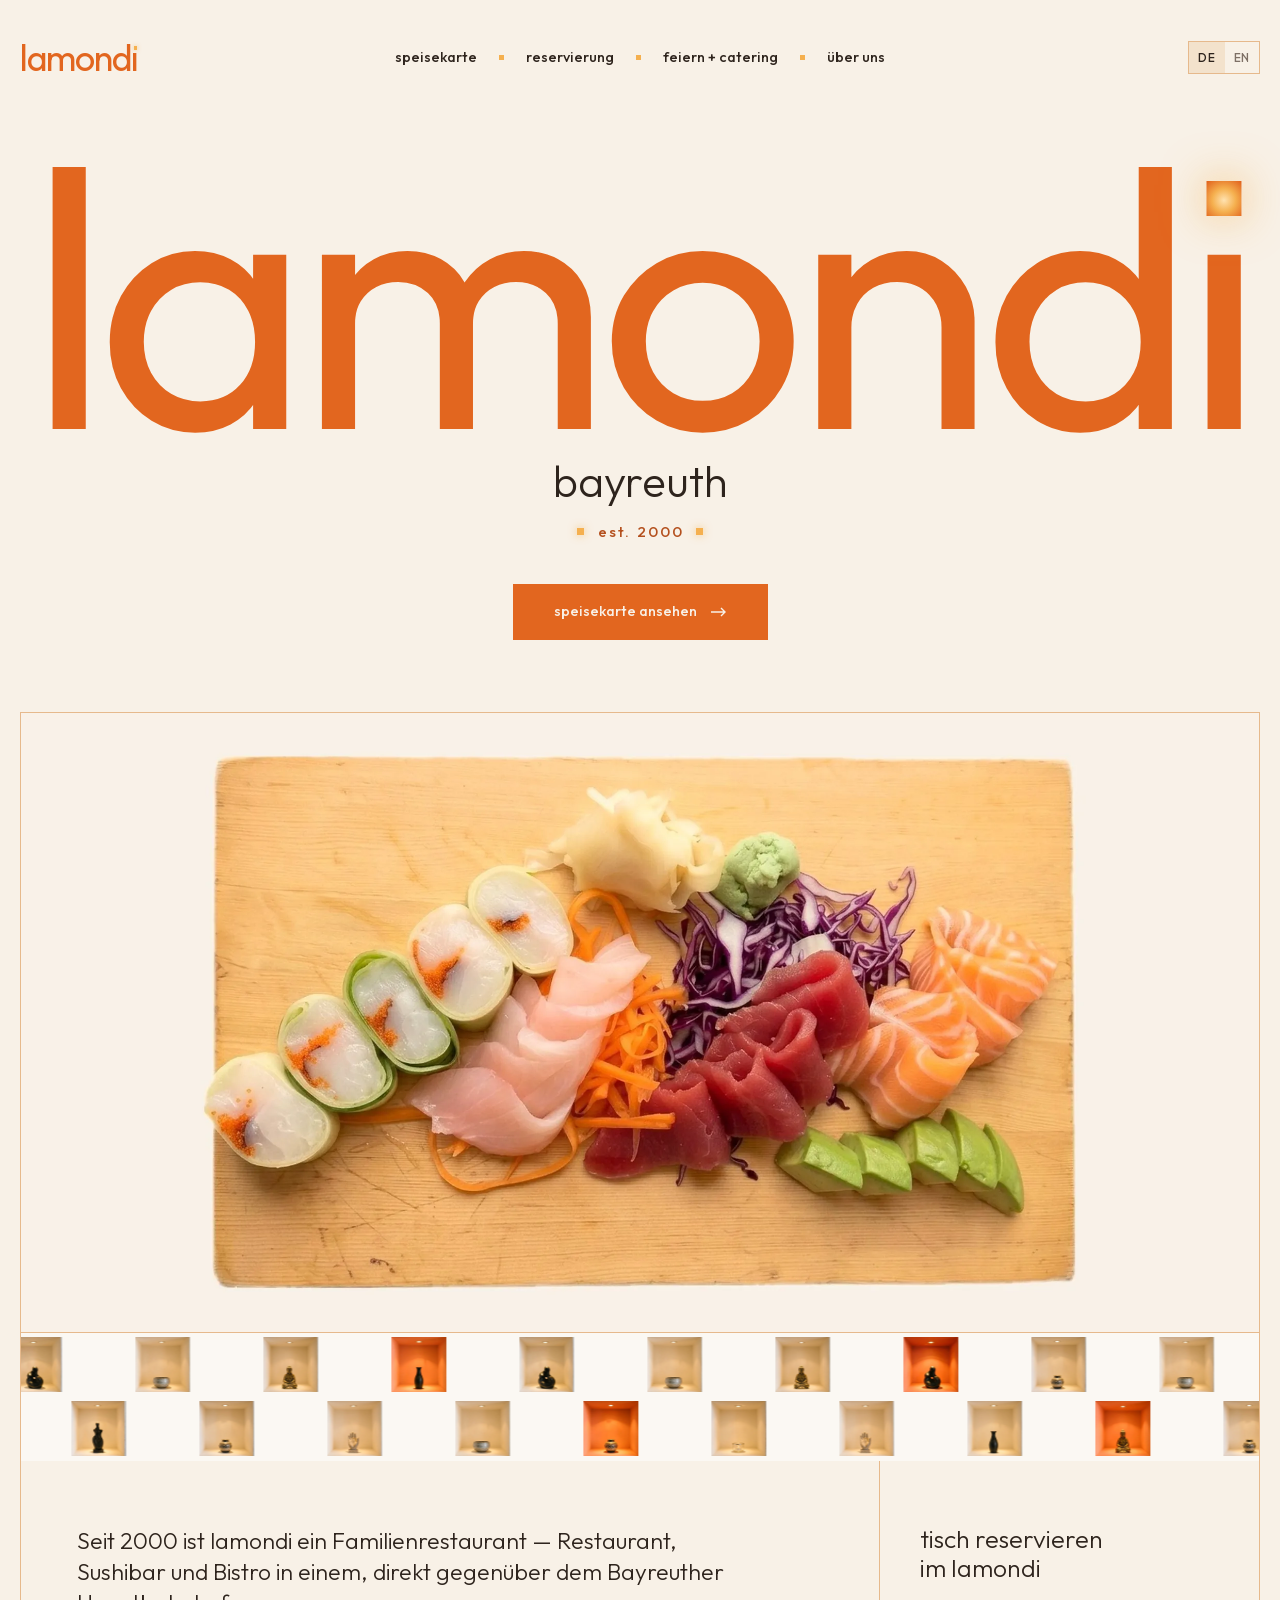
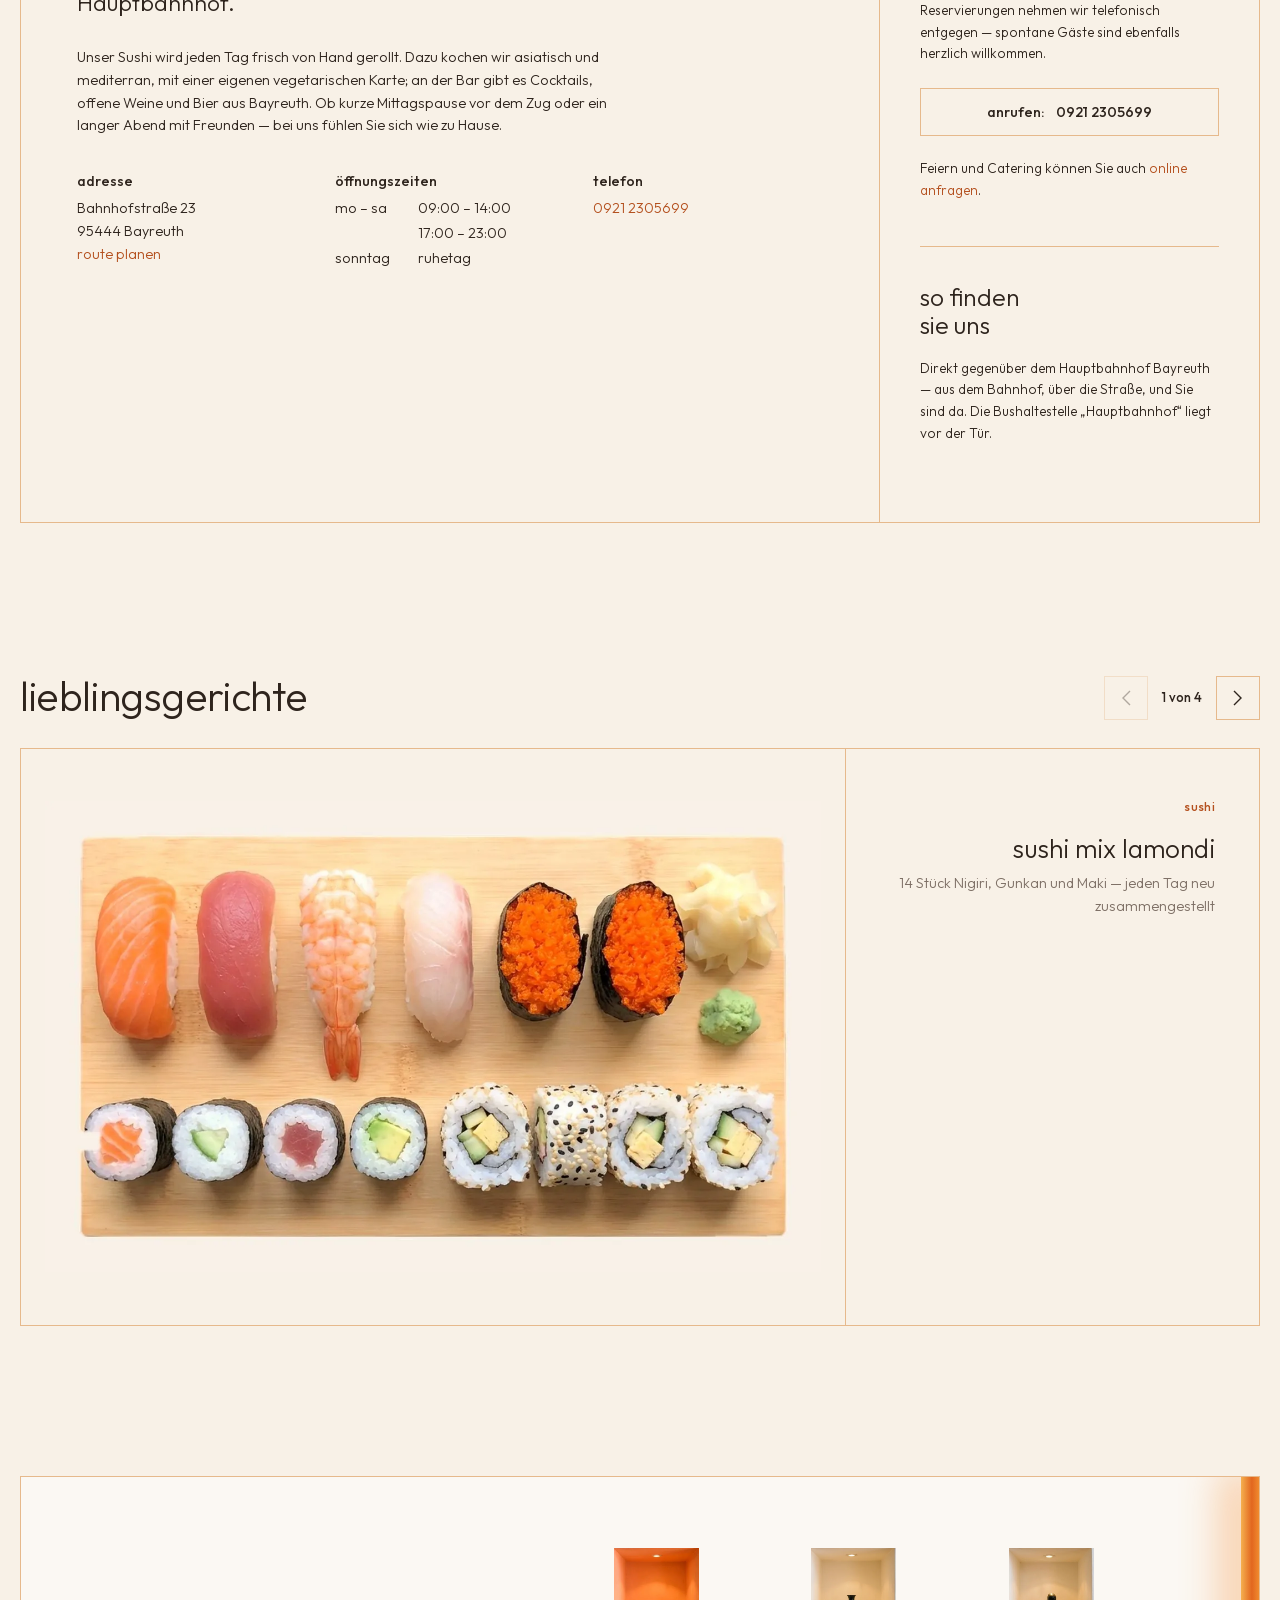
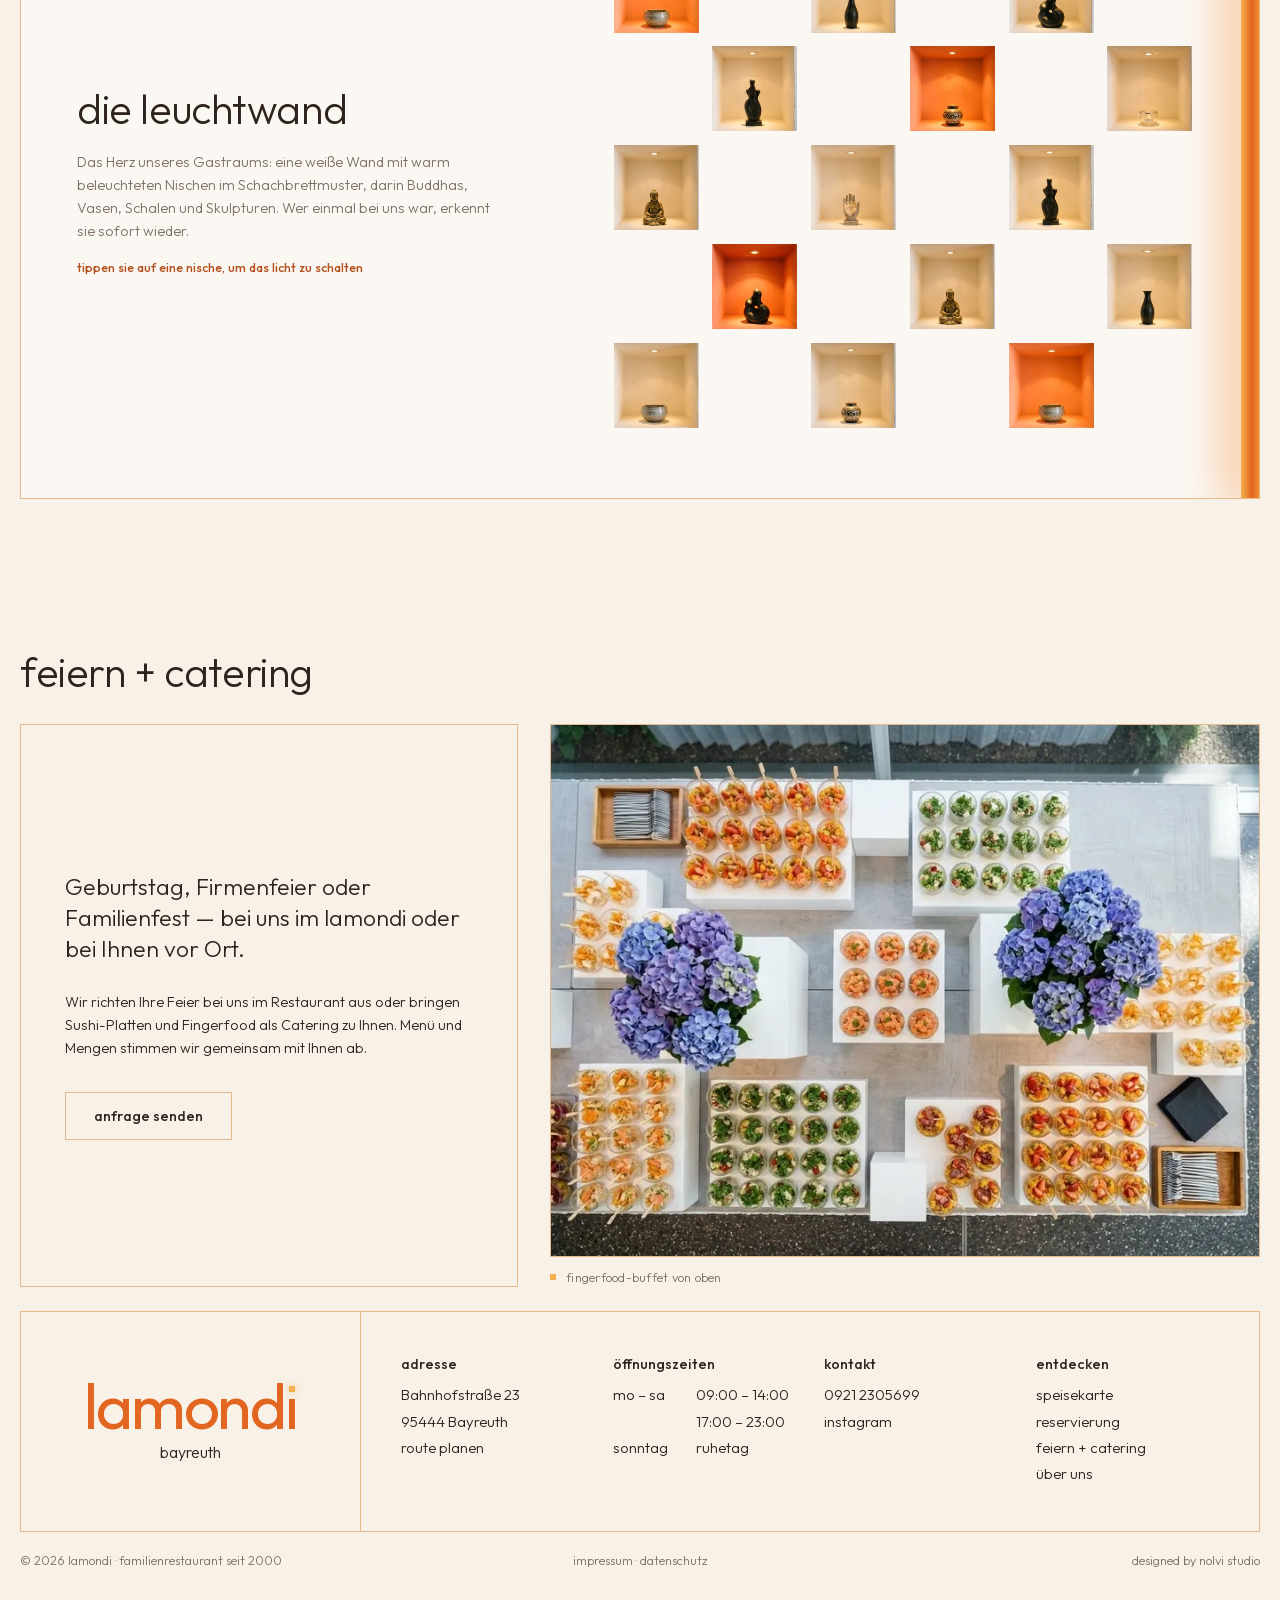
==== index.html @ eb2f2268 "Catering-Anker: Position auch nach Vorabladen und Bildladen korrigieren Co-Authored-By: Claude Opus " ====
<!doctype html>
<html lang="de">
<head>
<meta charset="utf-8">
<meta name="viewport" content="width=device-width, initial-scale=1">
<title>lamondi Bayreuth | Sushi, Bistro + Bar am Hauptbahnhof</title>
<meta name="title-de" content="lamondi Bayreuth | Sushi, Bistro + Bar am Hauptbahnhof">
<meta name="title-en" content="lamondi Bayreuth | Sushi, Bistro + Bar by the Main Station">
<meta name="description" content="lamondi Bayreuth — Restaurant, Sushibar und Bistro direkt gegenüber dem Hauptbahnhof, Familienbetrieb seit 2000. Sushi täglich frisch von Hand, asiatische und mediterrane Küche, Cocktails, offene Weine und Bier aus Bayreuth.">
<!-- Превью ссылки. Сейчас адрес GitHub Pages; при переезде на свой домен заменить https://mrscrawley.github.io/lamondi-site/ -->
<meta property="og:type" content="website">
<meta property="og:site_name" content="lamondi Bayreuth">
<meta property="og:locale" content="de_DE">
<meta property="og:title" content="lamondi Bayreuth | Sushi, Bistro + Bar am Hauptbahnhof">
<meta property="og:description" content="lamondi Bayreuth — Restaurant, Sushibar und Bistro direkt gegenüber dem Hauptbahnhof, Familienbetrieb seit 2000. Sushi täglich frisch von Hand, asiatische und mediterrane Küche, Cocktails, offene Weine und Bier aus Bayreuth.">
<meta property="og:image" content="https://mrscrawley.github.io/lamondi-site/assets/og-image.jpg">
<meta property="og:url" content="https://mrscrawley.github.io/lamondi-site/">
<meta property="og:image:width" content="1200">
<meta property="og:image:height" content="630">
<meta name="twitter:card" content="summary_large_image">
<meta name="theme-color" content="#F8F1E7">
<link rel="icon" href="assets/favicon.svg">
<link rel="preload" href="assets/fonts/outfit-latin.woff2" as="font" type="font/woff2" crossorigin>
<!-- страницы сайта готовятся заранее, при наведении на ссылку (Chrome) — переход почти мгновенный -->
<script type="speculationrules">{"prerender":[{"where":{"selector_matches":"a[href$='.html'], a[href*='.html?']"},"eagerness":"moderate"}],"prefetch":[{"where":{"selector_matches":"a[href$='.html'], a[href*='.html#'], a[href*='.html?']"},"eagerness":"eager"}]}</script>
<link rel="stylesheet" href="css/style.css?v=32">
<script src="assets/js/lenis.min.js" defer></script>
<script src="js/site.js?v=36" defer></script>
</head>
<body>
<header id="site-header"></header>

<main>
  <!-- HERO -->
  <section class="hero">
    <div class="container" style="position:relative">
      <h1><span class="hero__word" data-fit><span class="lm" aria-label="lamondi">lamond<span class="idot">ı</span></span></span><span class="hero__sub" style="display:block">bayreuth</span></h1>
      <p class="hero__since"><span>est. 2000</span></p>

      <div class="jump">
        <a class="btn btn--solid btn--menu" href="speisekarte.html"><span data-l="de">speisekarte ansehen</span><span data-l="en">view menu</span><svg class="btn__arrow" viewBox="0 0 16 10" fill="none" stroke="currentColor" stroke-width="1.4" aria-hidden="true"><path d="M0 5h14M10 1l4 4-4 4"/></svg></a>
      </div>
    </div>
  </section>

  <!-- О РЕСТОРАНЕ -->
  <section class="container" id="anfahrt">
    <div class="details border reveal">
      <div class="details__media">
        <img src="assets/img/dish-sashimi-wide.webp?v=2" srcset="assets/img/dish-sashimi-wide-800.webp?v=2 800w, assets/img/dish-sashimi-wide.webp?v=2 2400w" sizes="(max-width: 760px) 100vw, 66vw" alt="Sashimi-Platte auf einem Holzbrett, von oben">
        <!-- видео: положить assets/video.mp4 (H.264) и раскомментировать
        <video data-optional autoplay muted loop playsinline preload="metadata" poster="assets/img/dish-sashimi-wide.jpg?v=2"><source src="assets/video.mp4" type="video/mp4"></video> -->
      </div>
      <div class="pattern-band" aria-hidden="true"></div>
      <div class="details__grid">
        <div class="details__main">
          <p class="text-xl">
            <span data-l="de">Seit 2000 ist lamondi ein Familienrestaurant — Restaurant, Sushibar und Bistro in einem, direkt gegenüber dem Bayreuther Hauptbahnhof.</span>
            <span data-l="en">A family restaurant since 2000 — lamondi is restaurant, sushi bar and bistro in one, right across from Bayreuth's main station.</span>
          </p>
          <p class="lead">
            <span data-l="de">Unser Sushi wird jeden Tag frisch von Hand gerollt. Dazu kochen wir asiatisch und mediterran, mit einer eigenen vegetarischen Karte; an der Bar gibt es Cocktails, offene Weine und Bier aus Bayreuth. Ob kurze Mittagspause vor dem Zug oder ein langer Abend mit Freunden — bei uns fühlen Sie sich wie zu Hause.</span>
            <span data-l="en">Our sushi is rolled fresh by hand every day. Our kitchen cooks Asian and Mediterranean, with a vegetarian menu of its own; at the bar you'll find cocktails, wine by the glass and beer from Bayreuth. Whether it's a quick lunch before your train or a long evening with friends — make yourself at home.</span>
          </p>
          <div class="info-rows">
            <div>
              <h3><span data-l="de">adresse</span><span data-l="en">address</span></h3>
              <p>Bahnhofstraße 23<br>95444 Bayreuth<br>
              <a data-maps target="_blank" rel="noopener"><span data-l="de">route planen</span><span data-l="en">get directions</span></a></p>
            </div>
            <div>
              <h3><span data-l="de">öffnungszeiten</span><span data-l="en">hours</span></h3>
              <div data-hours></div>
            </div>
            <div>
              <h3><span data-l="de">telefon</span><span data-l="en">phone</span></h3>
              <p><a data-phone></a></p>
            </div>
          </div>
        </div>

        <aside class="details__side">
          <div class="side-block">
            <h2 class="h6"><span data-l="de">tisch reservieren<br>im lamondi</span><span data-l="en">make a reservation<br>at lamondi</span></h2>
            <p><span data-l="de">Reservierungen nehmen wir telefonisch entgegen — spontane Gäste sind ebenfalls herzlich willkommen.</span><span data-l="en">Reservations are taken by phone — walk-ins are always welcome too.</span></p>
            <a class="btn btn--block" data-tel href="tel:+499212305699"><span data-l="de">anrufen:&nbsp;</span><span data-l="en">call:&nbsp;</span><span data-phone-text>0921 2305699</span></a>
            <p><span data-l="de">Feiern und Catering können Sie auch </span><span data-l="en">Parties and catering can also be </span><a href="reservierung.html#catering-anfrage"><span data-l="de">online anfragen</span><span data-l="en">requested online</span></a>.</p>
          </div>
          <div class="side-block">
            <h2 class="h6"><span data-l="de">so finden<br>sie uns</span><span data-l="en">how to<br>find us</span></h2>
            <p><span data-l="de">Direkt gegenüber dem Hauptbahnhof Bayreuth — aus dem Bahnhof, über die Straße, und Sie sind da. Die Bushaltestelle „Hauptbahnhof“ liegt vor der Tür.</span><span data-l="en">Directly opposite Bayreuth main station — step out, cross the street, you're here. The “Hauptbahnhof” bus stop is right outside.</span></p>
          </div>
        </aside>
      </div>
    </div>
  </section>

  <!-- ЛЮБИМЫЕ БЛЮДА -->
  <section class="container section" id="favoriten">
    <div class="sec-head">
      <h2 class="h3"><span data-l="de">lieblingsgerichte</span><span data-l="en">local favourites</span></h2>
      <div class="slider-tools">
        <button class="sq-btn" type="button" data-prev aria-label="Zurück"><svg viewBox="0 0 10 16" fill="none" stroke="currentColor" stroke-width="1.4"><path d="M9 1 2 8l7 7"/></svg></button>
        <span data-slider-count>1 von 4</span>
        <button class="sq-btn" type="button" data-next aria-label="Weiter"><svg viewBox="0 0 10 16" fill="none" stroke="currentColor" stroke-width="1.4"><path d="m1 1 7 7-7 7"/></svg></button>
      </div>
    </div>
    <div class="fav reveal" data-slider>
      <div class="fav__track">
        <article class="fav__slide">
          <div class="fav__img"><img src="assets/img/fav-mix-lamondi.webp" srcset="assets/img/fav-mix-lamondi-800.webp 800w, assets/img/fav-mix-lamondi.webp 1400w" sizes="(max-width: 760px) 100vw, 66vw" alt="Sushi Mix lamondi: Nigiri, Gunkan und Maki auf einem Holzbrett"></div>
          <div class="fav__text"><span class="tag">sushi</span><h3>sushi mix lamondi</h3>
            <p><span data-l="de">14 Stück Nigiri, Gunkan und Maki — jeden Tag neu zusammengestellt</span><span data-l="en">14 pieces of nigiri, gunkan and maki — a new selection every day</span></p></div>
        </article>
        <article class="fav__slide">
          <div class="fav__img"><img src="assets/img/fav-tagesgericht.webp?v=3" srcset="assets/img/fav-tagesgericht-800.webp?v=3 800w, assets/img/fav-tagesgericht.webp?v=3 1435w" sizes="(max-width: 760px) 100vw, 66vw" alt="Rinderfilet mit Riesengarnele und Gemüse"></div>
          <div class="fav__text"><span class="tag"><span data-l="de">tagesgericht</span><span data-l="en">dish of the day</span></span><h3><span data-l="de">rinderfilet + riesengarnele</span><span data-l="en">beef fillet + king prawn</span></h3>
            <p><span data-l="de">Mit Zuckerschoten, Röstkartoffeln und Paprika — eines unserer wechselnden Tagesgerichte. Fragen Sie unser Team, was heute auf der Karte steht.</span><span data-l="en">With snap peas, roast potatoes and peppers — one of our changing dishes of the day. Ask our team what's on today.</span></p></div>
        </article>
        <article class="fav__slide">
          <div class="fav__img"><img src="assets/img/fav-rind.webp?v=3" srcset="assets/img/fav-rind-800.webp?v=3 800w, assets/img/fav-rind.webp?v=3 1080w" sizes="(max-width: 760px) 100vw, 66vw" alt="Angus-Filet mit Gemüse"></div>
          <div class="fav__text"><span class="tag"><span data-l="de">fleisch</span><span data-l="en">meat</span></span><h3>angus-filet</h3>
            <p><span data-l="de">Argentinisches Angus-Filet, rund 200 g, mit Gemüse und Salat</span><span data-l="en">Argentinian Angus fillet, around 200 g, with vegetables and salad</span></p></div>
        </article>
        <article class="fav__slide">
          <div class="fav__img"><img src="assets/img/fav-obst.webp?v=3" alt="Mangoparfait mit frischen Früchten"></div>
          <div class="fav__text"><span class="tag">dessert</span><h3>mangoparfait</h3>
            <p><span data-l="de">Mangoparfait mit frischen Früchten</span><span data-l="en">Mango parfait with fresh fruit</span></p></div>
        </article>
      </div>
    </div>
  </section>

  <!-- СТЕНА-ШАХМАТКА -->
  <section class="container section" id="leuchtwand">
    <div class="lw reveal">
      <div class="lw__text">
        <h2 class="h3"><span data-l="de">die leuchtwand</span><span data-l="en">the light wall</span></h2>
        <p><span data-l="de">Das Herz unseres Gastraums: eine weiße Wand mit warm beleuchteten Nischen im Schachbrettmuster, darin Buddhas, Vasen, Schalen und Skulpturen. Wer einmal bei uns war, erkennt sie sofort wieder.</span><span data-l="en">The heart of our dining room: a white wall with warmly lit niches in a checkerboard pattern, holding Buddhas, vases, bowls and sculptures. Once you've been here, you'll always recognise it.</span></p>
        <p class="hint"><span data-l="de">tippen sie auf eine nische, um das licht zu schalten</span><span data-l="en">tap a niche to switch its light</span></p>
      </div>
      <div class="lw__grid" data-lightwall aria-label="Leuchtwand"></div>
    </div>
  </section>

  <!-- ПРАЗДНИКИ + КЕЙТЕРИНГ -->
  <section class="container section" id="catering" data-scroll-to=".cat">
    <h2 class="h3"><span data-l="de">feiern + catering</span><span data-l="en">parties + catering</span></h2>
    <div class="cat">
      <div class="cat__text reveal">
        <p class="text-xl"><span data-l="de">Geburtstag, Firmenfeier oder Familienfest — bei uns im lamondi oder bei Ihnen vor Ort.</span><span data-l="en">Birthdays, company events or family celebrations — here at lamondi or at your place.</span></p>
        <p><span data-l="de">Wir richten Ihre Feier bei uns im Restaurant aus oder bringen Sushi-Platten und Fingerfood als Catering zu Ihnen. Menü und Mengen stimmen wir gemeinsam mit Ihnen ab.</span><span data-l="en">We host your celebration here in the restaurant or bring sushi platters and finger food to you as catering. We plan the menu and quantities together with you.</span></p>
        <a class="btn" href="reservierung.html#catering-anfrage"><span data-l="de">anfrage senden</span><span data-l="en">send an enquiry</span></a>
      </div>
      <figure class="cat__main reveal"><img src="assets/img/catering-buffet.webp?v=2" srcset="assets/img/catering-buffet-800.webp?v=2 800w, assets/img/catering-buffet.webp?v=2 1264w" sizes="(max-width: 760px) 100vw, 58vw" alt="Catering-Buffet von lamondi von oben: Fingerfood in Gläsern, weiße Podeste, Hortensien" loading="lazy">
        <figcaption><span data-l="de">fingerfood-buffet von oben</span><span data-l="en">finger food buffet from above</span></figcaption></figure>
    </div>
  </section>

</main>

<footer id="site-footer"></footer>
</body>
</html>
---- css/style.css ----
/* Outfit (OFL) — локально, без Google Fonts */
@font-face { font-family: "Outfit"; font-style: normal; font-weight: 300 500; font-display: swap;
  src: url(../assets/fonts/outfit-latin.woff2) format("woff2");
  unicode-range: U+0000-00FF, U+0131, U+0152-0153, U+02BB-02BC, U+02C6, U+02DA, U+02DC, U+0304, U+0308, U+0329, U+2000-206F, U+20AC, U+2122, U+2191, U+2193, U+2212, U+2215, U+FEFF, U+FFFD; }
@font-face { font-family: "Outfit"; font-style: normal; font-weight: 300 500; font-display: swap;
  src: url(../assets/fonts/outfit-latin-ext.woff2) format("woff2");
  unicode-range: U+0100-02BA, U+02BD-02C5, U+02C7-02CC, U+02CE-02D7, U+02DD-02FF, U+0304, U+0308, U+0329, U+1D00-1DBF, U+1E00-1E9F, U+1EF2-1EFF, U+2020, U+20A0-20AB, U+20AD-20C0, U+2113, U+2C60-2C7F, U+A720-A7FF; }

/* ==========================================================
   lamondi — Bayreuth
   Палитра по фото зала: оранжевые стены, светящиеся ниши
   стены-шахматки, белые скатерти, тёмный пол.
   ========================================================== */
:root {
  --bg: #F8F1E7;          /* тёплый белый (стены, скатерти) */
  --ink: #2E241D;         /* текст — тёмное дерево */
  --brand: #E2661F;       /* главный оранжевый: вордмарк, кнопки */
  --accent: #B4501E;      /* жжёный оранжевый: ссылки, мелкий текст */
  --amber: #F5B04F;       /* светящаяся ниша */
  --glow: #FFE2B0;        /* центр свечения */
  --line: #E6B98C;        /* тонкие рамки 1px */
  --muted: #7E7066;
  --panel: #F3E2CC;       /* кнопка-бургер, ховеры */
  --dark: #1E1611;        /* зал вечером */

  --font: "Outfit", "Helvetica Neue", Arial, sans-serif;
  --container: 1400px;
  --gutter: 20px;
  --section-gap: 150px;
  --header-h: 115px;
}

*, *::before, *::after { box-sizing: border-box; }
/* Lenis — инерционная прокрутка */
html.lenis, html.lenis body { height: auto; }
.lenis.lenis-smooth { scroll-behavior: auto !important; }
.lenis.lenis-smooth [data-lenis-prevent] { overscroll-behavior: contain; }
.lenis.lenis-stopped { overflow: hidden; }
html { overflow-x: clip; -webkit-text-size-adjust: 100%; scroll-behavior: smooth; scroll-padding-top: 90px; }
body {
  margin: 0;
  background: var(--bg);
  color: var(--ink);
  font-family: var(--font);
  font-weight: 300;
  font-size: 14.3px;
  line-height: 1.6;
  -webkit-font-smoothing: antialiased;
}
img, video { display: block; max-width: 100%; }
a { color: var(--accent); text-decoration: none; transition: color .2s, opacity .2s; }
a:hover { color: var(--brand); }
button { font: inherit; color: inherit; cursor: pointer; }
h1, h2, h3, h4 { font-weight: 300; margin: 0; line-height: 1.15; }
p { margin: 0 0 1em; }

/* двуязычие: <span data-l="de">…</span><span data-l="en">…</span> */
html[lang="de"] [data-l="en"],
html[lang="en"] [data-l="de"] { display: none !important; }

.container { max-width: var(--container); margin: 0 auto; padding: 0 var(--gutter); }
.lc { text-transform: lowercase; }
.h3 { font-size: clamp(28px, 3.2vw, 41.5px); text-transform: lowercase; letter-spacing: -.01em; }
.h6 { font-size: 24.9px; text-transform: lowercase; }
.text-xl { font-size: clamp(20px, 1.8vw, 25px); line-height: 1.35; }
.section { padding-top: var(--section-gap); }
.border { border: 1px solid var(--line); }
.sr-only { position: absolute; width: 1px; height: 1px; overflow: hidden; clip: rect(0 0 0 0); white-space: nowrap; }

/* ---------- кнопки ---------- */
.btn {
  display: inline-flex; align-items: center; justify-content: center; gap: .5em;
  min-height: 48px; padding: 0 28px;
  border: 1px solid var(--line); background: transparent;
  color: var(--ink); font-weight: 500; font-size: 14.3px; text-transform: lowercase;
  transition: background .25s, color .25s, border-color .25s;
}
.btn:hover { background: var(--brand); border-color: var(--brand); color: var(--bg); }
.btn--solid { background: var(--brand); border-color: var(--brand); color: var(--bg); }
.btn--solid:hover { background: var(--ink); border-color: var(--ink); }
.btn--block { width: 100%; }

/* ---------- шапка ---------- */
.site-header {
  position: sticky; top: 0; z-index: 50;
  background: var(--bg);
  transition: box-shadow .3s;
}
.site-header.is-scrolled { box-shadow: 0 1px 0 var(--line); }
.header-in { display: flex; align-items: center; justify-content: space-between; height: 86px; gap: 24px; }
.logo-word { font-size: 30px; font-weight: 400; letter-spacing: -.035em; color: var(--brand); line-height: 1; }
/* главная: пока большое слово не «доехало», логотип в шапке скрыт */
.dock .site-header .logo-word { opacity: 0; pointer-events: none; transition: opacity .2s; }
.dock.dock-in .site-header .logo-word { opacity: 1; pointer-events: auto; }
.logo-ghost { position: fixed; left: 0; top: 0; z-index: 60; color: var(--brand); transform-origin: 0 0; will-change: transform; pointer-events: none; transition: opacity .2s; white-space: nowrap; }
.logo-word:hover { color: var(--accent); }
.nav-main { display: none; }
.nav-main ul { display: flex; align-items: center; list-style: none; margin: 0; padding: 0; }
.nav-main li { display: flex; align-items: center; }
.nav-main li + li::before { content: ""; width: 5px; height: 5px; background: var(--amber); margin: 0 22px; }
.nav-main a { color: var(--ink); font-weight: 500; text-transform: lowercase; }
.nav-main a:hover, .nav-main a[aria-current="page"] { color: var(--brand); }
.nav-main a:focus { outline: none; }
.nav-main a:focus-visible { outline: 1px solid var(--brand); outline-offset: 6px; }
.header-right { display: flex; align-items: center; gap: 14px; }
.lang-switch { display: flex; border: 1px solid var(--line); }
.lang-switch button {
  border: 0; background: none; padding: 6px 9px; font-size: 12px; font-weight: 500; letter-spacing: .06em; color: var(--muted);
}
.lang-switch button[aria-pressed="true"] { background: var(--panel); color: var(--ink); }
.header-res { color: var(--ink); font-weight: 500; text-transform: lowercase; }
.burger {
  width: 40px; height: 40px; border: 0; background: var(--panel);
  display: grid; place-items: center; padding: 0;
}
.burger span { display: block; width: 18px; height: 1.5px; background: var(--ink); box-shadow: 0 -6px 0 var(--ink), 0 6px 0 var(--ink); }

@media (min-width: 1100px) {
  .header-in { height: var(--header-h); }
  .logo-word { font-size: 36px; }
  .nav-main { display: block; }
  /* меню строго по центру страницы: левая и правая колонки равной ширины */
  .header-in { display: grid; grid-template-columns: 1fr auto 1fr; }
  .header-right { justify-self: end; }
  .header-res.link { display: none; }
  .burger { display: none; }
}

/* ---------- боковое меню ---------- */
.side-nav {
  position: fixed; inset: 0; z-index: 100; pointer-events: none; overflow: hidden;
}
.side-nav__scrim { position: absolute; inset: 0; background: rgba(59,57,54,.35); opacity: 0; transition: opacity .35s; }
.side-nav__panel {
  position: absolute; top: 0; right: 0; bottom: 0; width: min(440px, 100%);
  background: var(--bg); border-left: 1px solid var(--line);
  transform: translateX(100%); transition: transform .45s cubic-bezier(.2,.7,.2,1);
  display: flex; flex-direction: column; padding: 22px 28px 32px; overflow-y: auto;
}
.side-nav.is-open { pointer-events: auto; }
.side-nav.is-open .side-nav__scrim { opacity: 1; }
.side-nav.is-open .side-nav__panel { transform: none; }
.side-nav__top { display: flex; justify-content: space-between; align-items: center; margin-bottom: 40px; }
.side-nav__close { width: 40px; height: 40px; border: 0; background: var(--panel); font-size: 22px; line-height: 1; }
.side-nav ul { list-style: none; margin: 0; padding: 0; }
.side-nav li { border-bottom: 1px solid var(--line); }
.side-nav li a { display: block; padding: 16px 0; font-size: 26px; color: var(--ink); text-transform: lowercase; }
.side-nav li a:hover { color: var(--brand); padding-left: 6px; }
.side-nav__foot { margin-top: auto; padding-top: 32px; font-size: 14px; }
.side-nav__foot .lang-switch { display: inline-flex; margin-bottom: 18px; }

/* ---------- hero ---------- */
.hero { position: relative; padding: 10px 0 48px; }
.hero__word {
  display: block; color: var(--brand); font-weight: 400;
  line-height: .8; letter-spacing: -.035em; text-align: center; white-space: nowrap;
  font-size: 26vw; /* JS подгоняет под ширину контейнера */
  margin: 0 -.02em; padding-top: .06em;
}
.hero__since {
  display: flex; align-items: center; justify-content: center; gap: 14px; margin: 14px 0 0;
  font-size: 15px; font-weight: 500; letter-spacing: .14em; color: var(--accent);
}
.hero__since span { margin-right: -.14em; } /* компенсировать разрядку после последней буквы */
.hero__since::before, .hero__since::after { content: ""; width: 7px; height: 7px; background: var(--amber); box-shadow: 0 0 8px rgba(245,176,79,.7); }
.hero__sub { text-align: center; font-size: clamp(26px, 3.4vw, 50px); margin-top: .35em; color: var(--ink); text-transform: lowercase; }
.hero--page .hero__word { font-size: 18vw; }
/* вордмарк: точка над i — светящаяся ниша стены-шахматки */
.lm { white-space: nowrap; }
.idot { position: relative; }
.idot::after {
  content: ""; position: absolute; left: var(--dl, .02em); top: var(--dt, .05em); width: var(--dw, .1em); height: var(--dw, .1em);
  background: radial-gradient(circle at 50% 55%, var(--glow), var(--amber) 45%, var(--brand) 95%);
  box-shadow: 0 0 .12em rgba(245,176,79,.7);
  animation: glow 5s ease-in-out infinite;
}
.logo-word .idot::after, .footer-logo .idot::after { background: var(--amber); animation: none; }
@keyframes glow { 0%,100% { opacity: .95; } 50% { opacity: .55; } }
@media (prefers-reduced-motion: reduce) { .idot::after { animation: none !important; } html { scroll-behavior: auto; } }

/* кнопка меню под логотипом */
.jump { display: flex; justify-content: center; margin-top: 40px; }
.jump .btn { min-height: 56px; padding: 0 40px; }
.jump .btn--menu { gap: 14px; }
.jump .btn--menu:hover { background: var(--accent); border-color: var(--accent); }
.btn__arrow { width: 16px; height: 10px; flex: none; transition: transform .3s cubic-bezier(.16,1,.3,1); }
.btn:hover .btn__arrow { transform: translateX(4px); }

/* ---------- блок «о ресторане» ---------- */
.details { margin-top: 24px; }
.details__media { aspect-ratio: 16 / 8; overflow: hidden; background: var(--dark); }
.details__media { position: relative; }
.details__media img, .details__media video { width: 100%; height: 100%; object-fit: cover; }
.details__media video { position: absolute; inset: 0; }
/* ---------- стена с нишами (как в зале): белая стена, ниши в шахматном порядке,
   точечная подсветка сверху, внутри — статуэтки ---------- */
.wall { --wall: #FBF8F3; background: var(--wall); display: grid; }
.wall__cell { position: relative; aspect-ratio: 1; }
.niche {
  position: absolute; inset: 7%; border: 0; padding: 0; cursor: pointer; overflow: hidden; contain: paint;
  background: #F1D6B6; box-shadow: inset 0 0 0 1px rgba(160,110,60,.12);
  transition: filter .7s;
}
.niche img { display: block; width: 100%; height: 100%; object-fit: cover; }
.niche.off { filter: brightness(.62) saturate(.6); }

/* полоса под фото — два ряда ниш, едет при скролле */
.pattern-band { position: relative; overflow: hidden; background: #FBF8F3; border-top: 1px solid var(--line); }
.pattern-band .wall {
  grid-template-rows: repeat(2, 64px); grid-auto-flow: column; grid-auto-columns: 64px;
  width: max-content; margin-left: -120px; will-change: transform;
}
.pattern-band .niche { cursor: default; }

/* секция «die leuchtwand» */
.lw { position: relative; background: #FBF8F3; border: 1px solid var(--line); padding: 48px 24px; display: grid; gap: 40px; align-items: center; overflow: hidden; }
.lw::after { /* оранжевая светящаяся колонна, как справа от стены в зале */
  content: ""; position: absolute; top: 0; bottom: 0; right: 0; width: 18px;
  background: linear-gradient(90deg, var(--amber), var(--brand) 60%, #F08A2E);
  box-shadow: -10px 0 40px 8px rgba(245,140,50,.45);
}
.lw__text .h3 { margin-bottom: 18px; }
.lw__text p { color: var(--muted); max-width: 420px; }
.lw__text .hint { font-size: 12.5px; color: var(--accent); text-transform: lowercase; font-weight: 500; }
.lw__grid { grid-template-columns: repeat(6, 1fr); margin-right: 18px; }
@media (min-width: 900px) { .lw { grid-template-columns: 1fr 1.4fr; padding: 64px 0 64px 56px; gap: 64px; } .lw__grid { margin-right: 60px; } }
.details__grid { display: grid; grid-template-columns: minmax(0, 1fr); }
.details__main { padding: 48px 28px; }
.details__main .text-xl { max-width: 680px; margin-bottom: 1.2em; color: var(--ink); }
.details__main .lead { max-width: 560px; }
.info-rows { display: grid; gap: 28px; margin-top: 36px; grid-template-columns: repeat(auto-fit, minmax(min(200px, 100%), 1fr)); max-width: 760px; }
.info-rows h3 { font-size: 14.3px; font-weight: 500; text-transform: lowercase; margin-bottom: .5em; }
.hours { display: grid; grid-template-columns: auto 1fr; column-gap: 28px; row-gap: 2px; }
.details__side { border-top: 1px solid var(--line); padding: 48px 28px; }
.details__side p { font-size: 13.5px; }
.details__side .h6 { margin-bottom: 18px; }
.details__side .btn { margin: 10px 0 22px; }
.side-block + .side-block { margin-top: 44px; padding-top: 36px; border-top: 1px solid var(--line); }
@media (min-width: 900px) {
  .details__grid { grid-template-columns: minmax(0, 1fr) 380px; }
  .details__main { padding: 64px 56px; }
  .details__side { border-top: 0; border-left: 1px solid var(--line); padding: 64px 40px; }
}

/* ---------- любимые блюда (слайдер) ---------- */
.sec-head { display: flex; justify-content: space-between; align-items: flex-end; gap: 20px; margin-bottom: 28px; }
.slider-tools { display: flex; align-items: center; gap: 14px; font-weight: 500; font-size: 13px; white-space: nowrap; }
.sq-btn { width: 44px; height: 44px; border: 1px solid var(--line); background: transparent; display: grid; place-items: center; }
.sq-btn:hover { background: var(--panel); }
.sq-btn:disabled { opacity: .35; cursor: default; background: transparent; }
.sq-btn svg { width: 10px; height: 16px; }
@media (max-width: 420px) { .sec-head { flex-wrap: wrap; } .slider-tools { gap: 10px; } }
.fav { position: relative; border: 1px solid var(--line); overflow: hidden; }
/* обычная горизонтальная прокрутка браузера с прилипанием к слайдам */
.fav__track { display: flex; overflow-x: auto; scroll-snap-type: x mandatory; overscroll-behavior-x: contain; scrollbar-width: none; scroll-behavior: smooth; }
.fav__track::-webkit-scrollbar { display: none; }
.fav__slide { scroll-snap-align: start; scroll-snap-stop: always; }
.fav__slide { flex: 0 0 100%; display: grid; grid-template-columns: 1fr; }
.fav__img { aspect-ratio: 4 / 3; overflow: hidden; }
.fav__img img { width: 100%; height: 100%; object-fit: cover; }
.fav__text { padding: 28px; display: flex; flex-direction: column; justify-content: flex-start; }
.fav__text h3 { font-size: 26px; text-transform: lowercase; margin-bottom: 8px; }
.fav__text p { color: var(--muted); }
.fav__text .tag { font-size: 12px; text-transform: lowercase; color: var(--accent); margin-bottom: 18px; font-weight: 500; letter-spacing: .03em; }
@media (min-width: 900px) {
  .fav__slide { grid-template-columns: 2fr 1fr; height: clamp(420px, 64vh, 580px); }
  .fav__img { aspect-ratio: auto; height: 100%; border-right: 1px solid var(--line); }
  .fav__img img { padding: 24px; }
  .fav__text { padding: 48px 44px; text-align: right; align-items: flex-end; }
}

/* ---------- кейсы «картинка + текст» ---------- */
.split { display: grid; grid-template-columns: 1fr; margin-top: 28px; }
/* feiern + catering: текст и большой кадр буфета сверху */
.cat { display: grid; grid-template-columns: 1fr; gap: 28px; margin-top: 28px; }
.cat figure { margin: 0; }
.cat figure img { display: block; width: 100%; aspect-ratio: 3 / 2; object-fit: cover; border: 1px solid var(--line); }
.cat figcaption { margin-top: 10px; font-size: 12.5px; color: var(--muted); text-transform: lowercase; letter-spacing: .02em; display: flex; align-items: center; gap: 10px; }
.cat figcaption::before { content: ""; width: 6px; height: 6px; background: var(--amber); flex: none; }
.cat__text { border: 1px solid var(--line); padding: 32px 28px; display: flex; flex-direction: column; justify-content: center; gap: 4px; }
.cat__text .btn { align-self: flex-start; margin-top: 14px; }
@media (min-width: 900px) {
  .cat { grid-template-columns: repeat(12, minmax(0, 1fr)); column-gap: 32px; row-gap: 56px; }
  .cat__text { grid-column: 1 / 6; grid-row: 1; padding: 48px 44px; }
  .cat__main { grid-column: 6 / 13; grid-row: 1; }
  .cat .cat__main img { aspect-ratio: 4 / 3; }
}
.split__img { aspect-ratio: 3 / 2; overflow: hidden; }
.split__img img { width: 100%; height: 100%; object-fit: cover; }
.split__text { padding: 40px 28px; display: flex; flex-direction: column; justify-content: center; }
.split__text .text-xl { margin-bottom: 1em; }
.split__text .btn { align-self: flex-start; margin-top: 12px; }
@media (min-width: 900px) {
  .split { grid-template-columns: 1.25fr 1fr; }
  .split__img { aspect-ratio: auto; min-height: 560px; border-right: 1px solid var(--line); }
  .split__text { padding: 56px 56px; }
  .split--rev .split__img { order: 2; border-right: 0; border-left: 1px solid var(--line); }
}

/* ---------- raum + design ---------- */
.grid3 { display: grid; grid-template-columns: 1fr; gap: 24px; margin-top: 28px; }
.card3 { border: 1px solid var(--line); }
.card3__img { aspect-ratio: 1; overflow: hidden; }
.card3__img img { width: 100%; height: 100%; object-fit: cover; transition: transform .8s; }
.card3:hover .card3__img img { transform: scale(1.04); }
.card3__cap { padding: 18px 20px 22px; border-top: 1px solid var(--line); }
.card3__cap h3 { font-size: 20px; text-transform: lowercase; margin-bottom: 4px; }
.card3__cap p { color: var(--muted); margin: 0; }
@media (min-width: 760px) { .grid3 { grid-template-columns: repeat(3, 1fr); } }

/* ---------- подвал ---------- */
.site-footer { padding: 24px 0 40px; }
.footer-box { border: 1px solid var(--line); display: grid; grid-template-columns: 1fr; }
.footer-logo { display: grid; place-items: center; padding: 40px 24px; border-bottom: 1px solid var(--line); }
.footer-logo .word { font-size: 64px; color: var(--brand); font-weight: 400; letter-spacing: -.035em; line-height: .9; }
.footer-logo small { display: block; text-align: center; color: var(--ink); font-size: 16px; margin-top: 4px; }
.footer-cols { display: grid; grid-template-columns: 1fr 1fr; gap: 28px; padding: 32px 26px; }
.footer-cols h4 { font-size: 14.3px; font-weight: 500; text-transform: lowercase; margin-bottom: 10px; }
.footer-cols ul { list-style: none; margin: 0; padding: 0; }
.footer-cols li { margin: 0; }
/* одна сетка строк во всех колонках подвала */
.footer-cols p, .footer-cols li, .footer-cols .hours span { font-size: 15px; line-height: 1.75; margin: 0; }
.footer-cols .hours { row-gap: 0; }
.footer-cols a { color: var(--ink); }
.footer-cols a:hover { color: var(--brand); }
.footer-bottom { display: grid; grid-template-columns: 1fr; gap: 6px; padding-top: 18px; font-size: 12.5px; color: var(--muted); }
@media (min-width: 760px) { .footer-bottom { grid-template-columns: 1fr auto 1fr; } .footer-bottom > :nth-child(2) { text-align: center; } .footer-bottom > :nth-child(3) { text-align: right; } }
.footer-bottom a { color: var(--muted); }
@media (min-width: 900px) {
  .footer-box { grid-template-columns: 340px 1fr; }
  .footer-logo { border-bottom: 0; border-right: 1px solid var(--line); }
  .footer-cols { grid-template-columns: repeat(4, 1fr); padding: 44px 40px; }
}

/* ---------- внутренние страницы ---------- */
.page-intro { max-width: 760px; margin: 0 auto; text-align: center; }
.page-intro .text-xl { margin-top: 10px; }
.page-intro .res-call { margin-top: 30px; min-height: 56px; padding: 0 36px; gap: 10px; }

/* speisekarte */
.dish-strip { display: grid; grid-template-columns: repeat(3, 1fr); gap: 0; border: 1px solid var(--line); }
.dish-strip figure { margin: 0; aspect-ratio: 1; overflow: hidden; }
.dish-strip figure + figure { border-left: 1px solid var(--line); }
.dish-strip img { width: 100%; height: 100%; object-fit: cover; transition: transform .8s; animation: fadeIn .6s ease both; }
#menu { min-height: 100vh; }   /* при смене раздела страница не укорачивается — без прыжка прокрутки */
.dish-strip img[src*="sushi/"] { object-fit: contain; padding: 8%; background: var(--bg); }
@keyframes fadeIn { from { opacity: 0; } to { opacity: 1; } }
.dish-strip figure:hover img { transform: scale(1.05) rotate(2deg); }
@media (max-width: 759px) { .dish-strip figure:nth-child(n+4) { border-top: 1px solid var(--line); } .dish-strip figure:nth-child(4) { border-left: 0; } }
@media (min-width: 760px) { .dish-strip { grid-template-columns: repeat(6, 1fr); } }
.menu-tabs {
  position: sticky; top: 86px; z-index: 20; background: var(--bg);
  display: flex; gap: 0; overflow-x: auto; border: 1px solid var(--line); margin-top: 40px; scrollbar-width: none;
}
.menu-tabs::-webkit-scrollbar { display: none; }
.menu-tabs a {
  flex: 0 0 auto; padding: 16px 22px; color: var(--ink); font-weight: 500; text-transform: lowercase; white-space: nowrap;
}
.menu-tabs a + a { border-left: 1px solid var(--line); }
.menu-tabs a.is-active { background: var(--brand); color: var(--bg); }
@media (min-width: 1100px) { .menu-tabs { top: var(--header-h); } }
.menu-cat { padding-top: 80px; }
.menu-cat__head { display: flex; justify-content: space-between; align-items: baseline; gap: 16px; border-bottom: 1px solid var(--line); padding-bottom: 14px; margin-bottom: 8px; }
.menu-cat__head p { color: var(--muted); margin: 0; max-width: 420px; text-align: right; }
@media (max-width: 599px) { .menu-cat__head { flex-direction: column; align-items: flex-start; gap: 6px; } .menu-cat__head p { text-align: left; } }
.menu-list { display: grid; grid-template-columns: 1fr; column-gap: 64px; }
@media (min-width: 900px) { .menu-list { grid-template-columns: 1fr 1fr; } }
.dish { display: grid; grid-template-columns: 1fr auto; gap: 4px 20px; padding: 18px 0; border-bottom: 1px dashed rgba(195,147,103,.5); }
.dish h3 { font-size: 18px; font-weight: 400; text-transform: lowercase; }
.dish .price { font-weight: 500; white-space: nowrap; }
.dish .price small { font-weight: 400; font-size: 12px; color: var(--muted); }
.lightbox .price small { font-size: 13px; color: var(--muted); }
.dish p { grid-column: 1 / -1; margin: 0; color: var(--muted); font-size: 13.5px; }
.dish .badges { display: inline-flex; gap: 6px; margin-left: 8px; vertical-align: 2px; }
.badge { font-size: 10.5px; font-weight: 500; border: 1px solid var(--line); padding: 1px 6px; color: var(--accent); text-transform: lowercase; }
.menu-groups { display: grid; grid-template-columns: repeat(3, minmax(0,1fr)); border: 1px solid var(--line); margin-top: 48px; }
.menu-groups button {
  font: inherit; background: none; border: 0; color: var(--ink); cursor: pointer; text-align: left;
  padding: 22px 22px 20px; display: grid; gap: 6px; transition: background .25s, color .25s;
}
.menu-groups button + button { border-left: 1px solid var(--line); }
.menu-groups b { font-weight: 400; font-size: clamp(17px, 4.2vw, 40px); line-height: 1; letter-spacing: -.02em; }
.menu-groups small { color: var(--muted); font-size: 13px; }
.menu-groups button:hover { background: var(--panel); }
.menu-groups button.is-active { background: var(--brand); color: var(--bg); }
.menu-groups button.is-active small { color: var(--glow); }
.menu-groups button:focus { outline: none; }
.menu-groups button:focus-visible { outline: 2px solid var(--ink); outline-offset: -4px; }
@media (max-width: 599px) { .menu-groups button { padding: 16px 10px 14px; } .menu-groups small { display: none; } }
.menu-tabs { margin-top: -1px; }
.dish sup { font-size: 9.5px; color: var(--muted); margin-left: 3px; font-weight: 400; }
.dish .vol { color: var(--accent); }
.menu-note p { margin: 0 0 10px; }
.menu-note p:last-child { margin: 0; }
.dish--img { grid-template-columns: 120px minmax(0,1fr) auto; column-gap: 18px; align-items: start; }
.dish--img .dish__thumb { grid-row: 1 / span 2; }
.dish--img p { grid-column: 2 / -1; }
.dish__thumb {
  width: 120px; aspect-ratio: 3 / 2; padding: 0; border: 1px solid var(--line); background: var(--bg); cursor: zoom-in; overflow: hidden;
}
.dish__thumb img { width: 100%; height: 100%; object-fit: contain; transition: transform .5s; }
.dish__thumb:hover img { transform: scale(1.08); }
@media (max-width: 599px) { .dish--img { grid-template-columns: 96px minmax(0,1fr) auto; column-gap: 14px; } .dish__thumb { width: 96px; } }
.lightbox {
  position: fixed; inset: 0; z-index: 100; background: rgba(30,22,17,.82); display: grid; place-items: center; padding: 24px;
  opacity: 0; pointer-events: none; transition: opacity .3s;
}
.lightbox.is-open { opacity: 1; pointer-events: auto; }
.lightbox figure { margin: 0; background: var(--bg); border: 1px solid var(--line); max-width: min(960px, 100%); cursor: zoom-out; }
.lightbox img { display: block; width: 100%; max-height: 74vh; object-fit: contain; }
.lightbox figcaption { display: flex; justify-content: space-between; gap: 16px; padding: 16px 20px; border-top: 1px solid var(--line); font-size: 18px; text-transform: lowercase; }
.menu-note { margin-top: 60px; padding: 24px 28px; border: 1px solid var(--line); color: var(--muted); font-size: 13px; }

/* reservierung */
.res-grid { display: grid; grid-template-columns: 1fr; margin-top: 40px; border: 1px solid var(--line); }
.res-form { padding: 36px 26px; }
.res-side { padding: 36px 26px; border-top: 1px solid var(--line); }
@media (min-width: 900px) {
  .res-grid { grid-template-columns: 1fr 400px; }
  .res-form { padding: 56px; }
  .res-side { border-top: 0; border-left: 1px solid var(--line); padding: 56px 40px; }
}
.fields { display: grid; grid-template-columns: 1fr; gap: 18px; }
@media (min-width: 640px) { .fields { grid-template-columns: 1fr 1fr; } .fields .full { grid-column: 1 / -1; } }
.field label { display: block; font-size: 12.5px; font-weight: 500; text-transform: lowercase; margin-bottom: 6px; }
.field input, .field select, .field textarea {
  width: 100%; height: 50px; border: 1px solid var(--line); background: transparent; color: var(--ink);
  font: inherit; padding: 0 14px; border-radius: 0; appearance: none; -webkit-appearance: none;
}
.field textarea { height: 110px; padding: 12px 14px; resize: vertical; }
.field input:focus, .field select:focus, .field textarea:focus { outline: none; border-color: var(--brand); box-shadow: inset 0 0 0 1px var(--brand); }
.form-msg { margin-top: 16px; min-height: 1.4em; }
.form-msg.ok { color: var(--accent); }

/* текстовые страницы */
.prose { max-width: 760px; margin: 0 auto; }
.prose h2 { font-size: 24px; text-transform: lowercase; margin: 2em 0 .6em; }
.prose h3 { font-size: 17px; font-weight: 500; margin: 1.6em 0 .4em; }
.prose a { text-decoration: underline; text-underline-offset: 3px; }

/* about */
.story { display: grid; grid-template-columns: 1fr; gap: 40px; align-items: start; }
@media (min-width: 900px) { .story { grid-template-columns: 1fr 1fr; gap: 80px; } }
.story__img { border: 1px solid var(--line); aspect-ratio: 4 / 5; overflow: hidden; }
.story__img img { width: 100%; height: 100%; object-fit: cover; }
.story__img--free { border: 0; } /* здание без неба — растворено в фоне */
@media (min-width: 900px) { .story--mid { align-items: center; } .story--mid > :last-child { padding-top: 190px; } } /* текст на уровне середины здания */
.values { display: grid; grid-template-columns: 1fr; border: 1px solid var(--line); margin-top: 28px; }
.values > div { padding: 32px 28px; }
.values > div + div { border-top: 1px solid var(--line); }
.values .num { font-size: 13px; color: var(--accent); font-weight: 500; }
.values h3 { font-size: 22px; text-transform: lowercase; margin: 10px 0 8px; }
.values p { color: var(--muted); margin: 0; }
@media (min-width: 900px) {
  .values { grid-template-columns: repeat(3, 1fr); }
  .values > div + div { border-top: 0; border-left: 1px solid var(--line); }
}

/* ---------- появление при скролле ---------- */
/* появление блоков: медленно, мягко, фото чуть «оседает» */
.reveal { opacity: 0; transform: translateY(16px); transition: opacity 1.2s cubic-bezier(.22,.61,.36,1), transform 1.4s cubic-bezier(.16,1,.3,1); transition-delay: var(--rd, 0s); }
.reveal.is-in { opacity: 1; transform: none; }
.reveal img { transform: scale(1.035); transition: transform 2.2s cubic-bezier(.16,1,.3,1); }
.reveal.is-in img { transform: none; }

/* переходы между страницами (Chrome, Safari 18+); в остальных браузерах — мягкое появление */
@view-transition { navigation: auto; }
::view-transition-old(root) { animation: vtOut .2s ease both; }      /* короткий одновременный перекрёст, без паузы */
::view-transition-new(root) { animation: vtIn .28s ease-out both; }
@keyframes vtOut { to { opacity: 0; } }
@keyframes vtIn { from { opacity: 0; } }
@supports not (view-transition-name: none) { main { animation: vtIn .25s ease-out both; } }

@media (prefers-reduced-motion: reduce) {
  .reveal, .reveal img { opacity: 1; transform: none; transition: none; }
  ::view-transition-old(root), ::view-transition-new(root) { animation: none; }
}

@media (max-width: 640px) {
  :root { --section-gap: 96px; --gutter: 16px; }
  .hours { column-gap: 18px; }
}

/* фото блюд сняты сверху на цвете сайта — вписываем целиком, без обрезки тарелок */
img[src*="assets/img/dish-"], img[src*="assets/img/fav-"] { object-fit: contain !important; background: var(--bg); }
.lightbox figcaption h3 { font-size: inherit; font-weight: 400; margin: 0; }
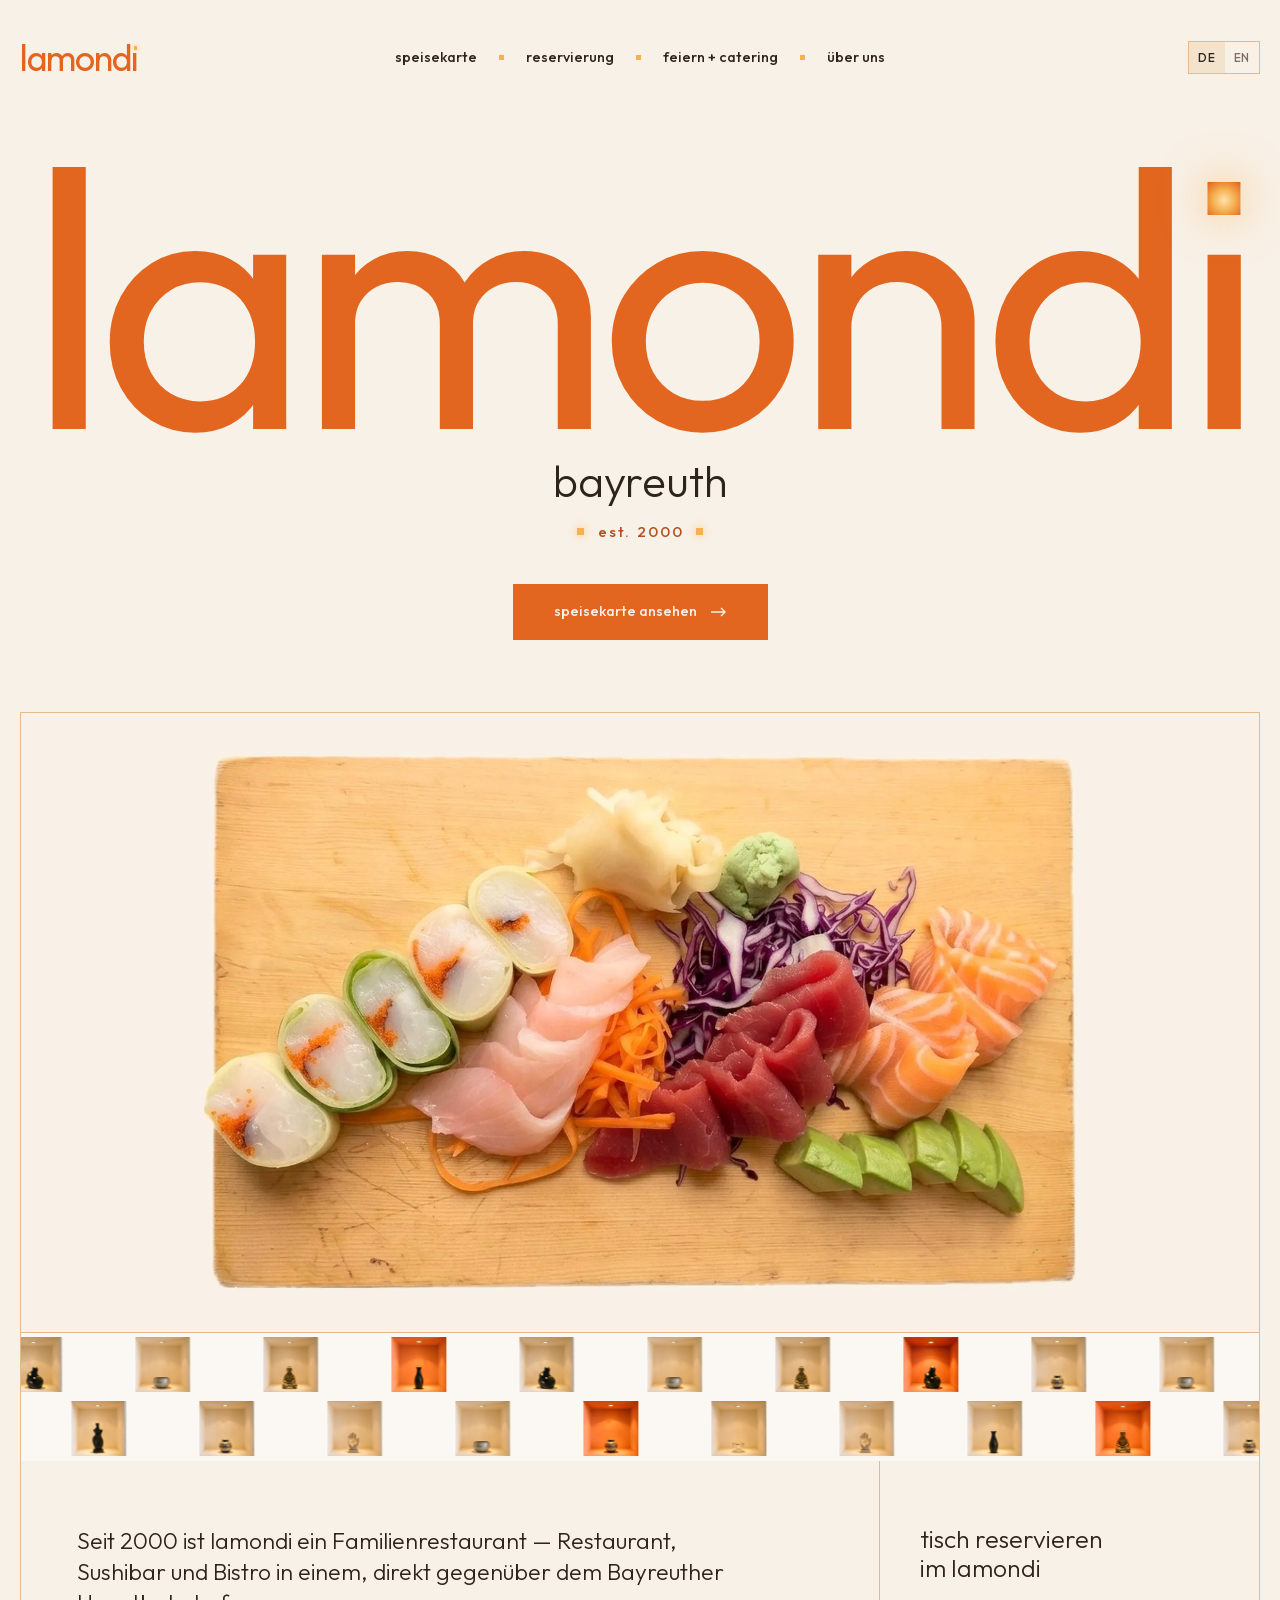
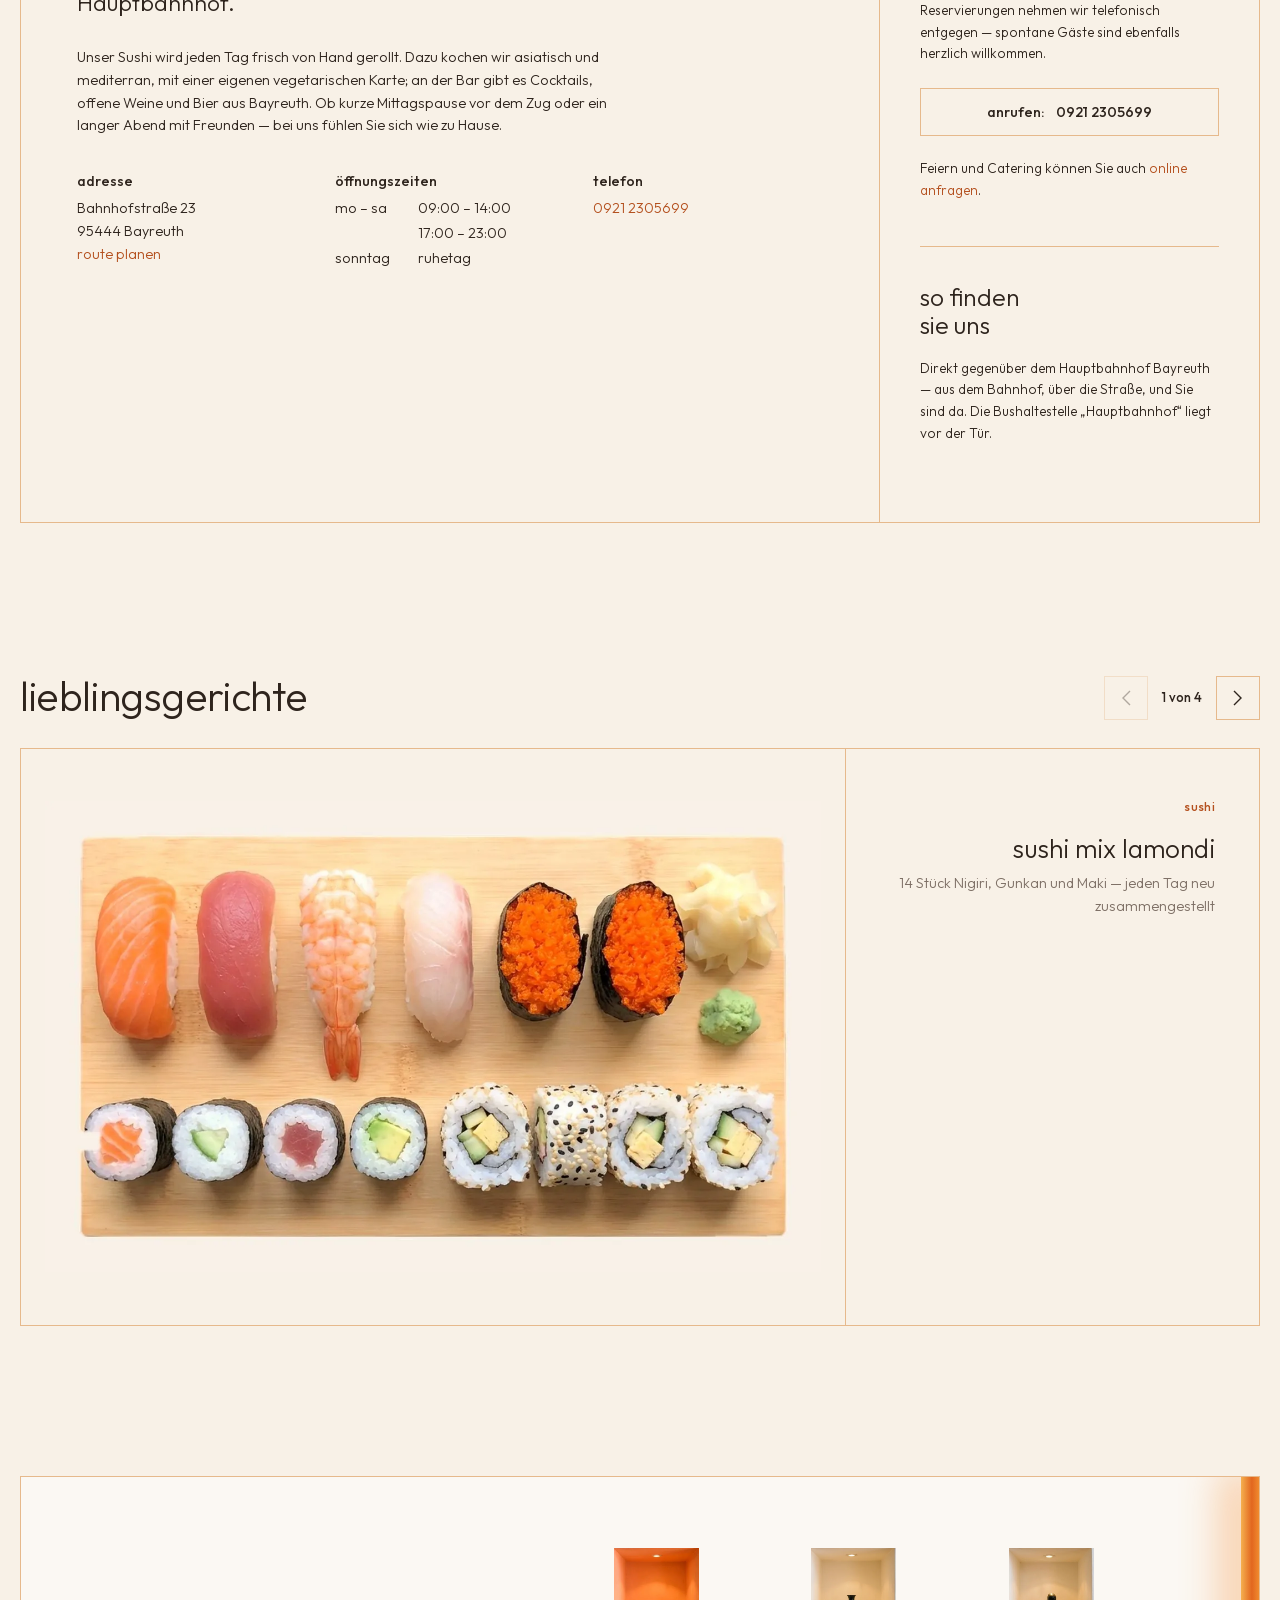
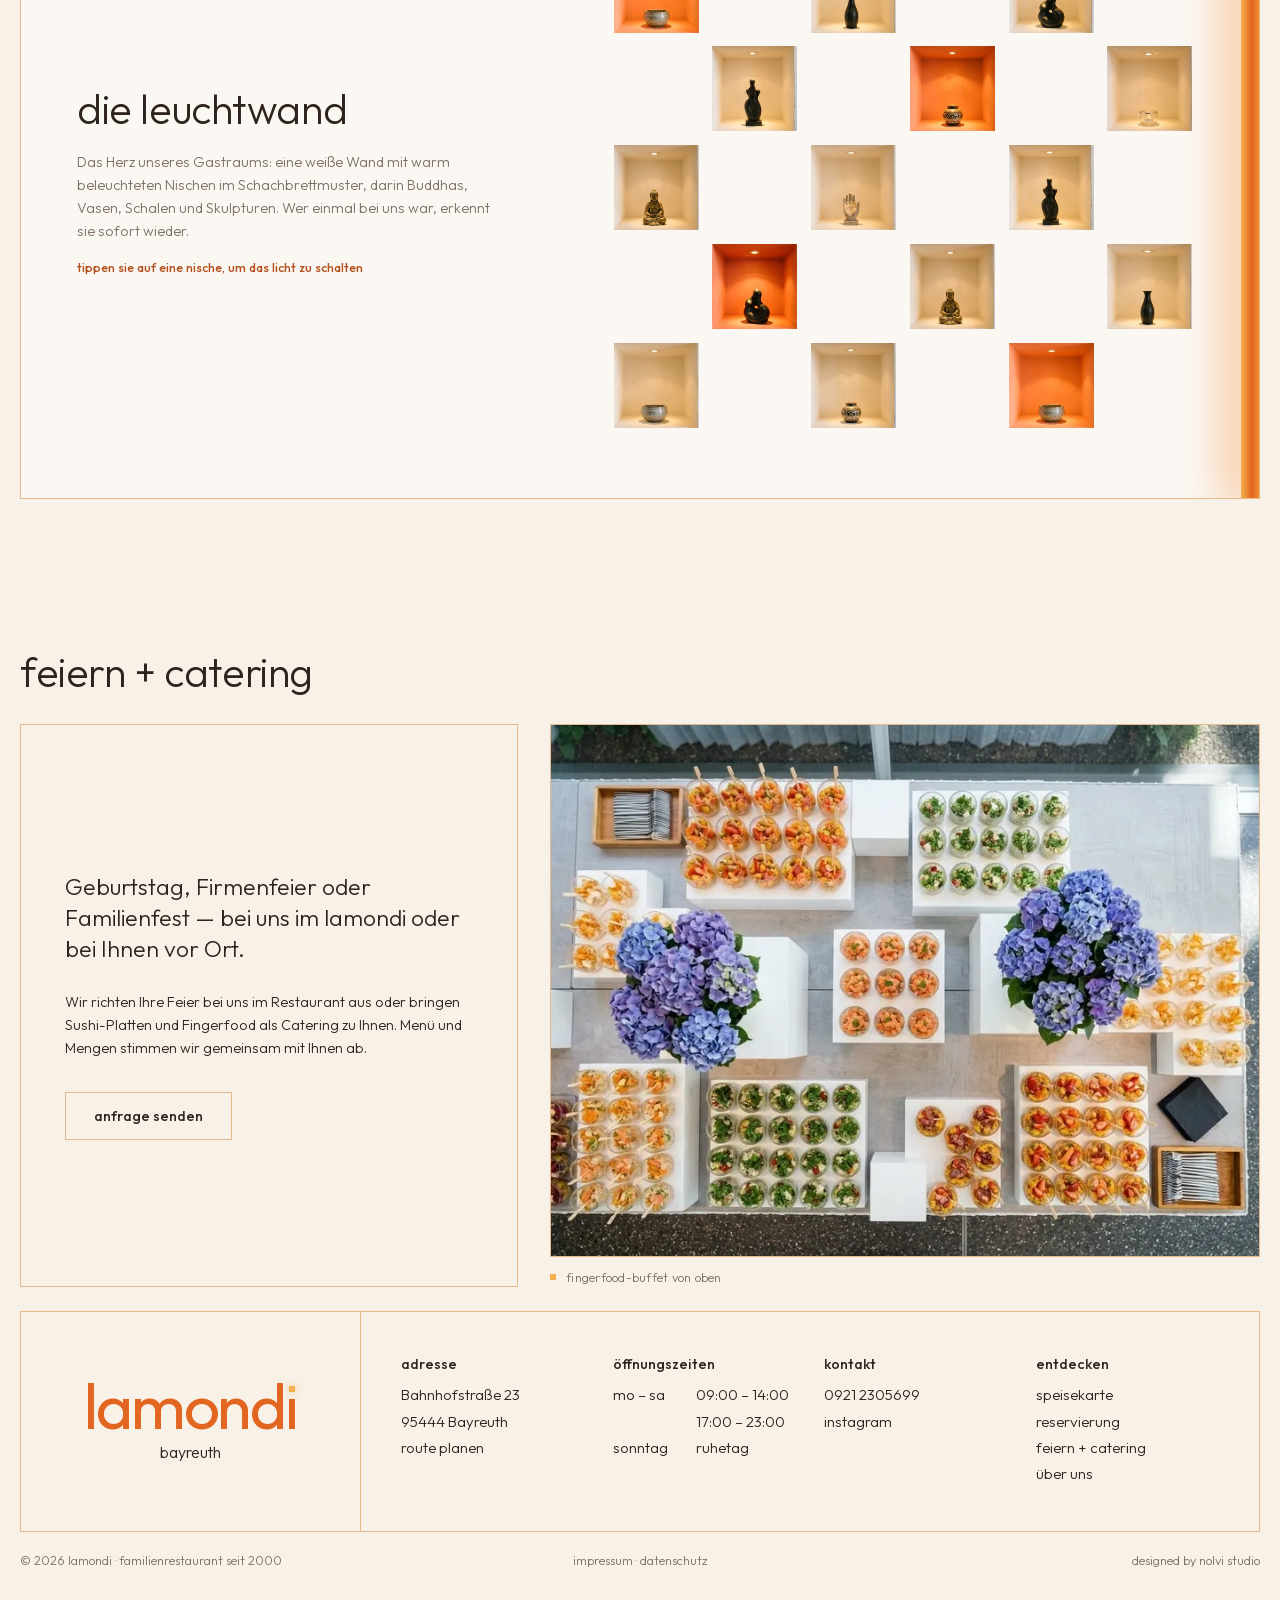
==== commit 58238eb4: "i-Punkt: Breite aus gerenderten Pixeln messen (Safari-Metriken ungenau) Co-Authored-By: Claude Opus " ====
--- a/index.html
+++ b/index.html
@@ -23,9 +23,9 @@
 <link rel="preload" href="assets/fonts/outfit-latin.woff2" as="font" type="font/woff2" crossorigin>
 <!-- страницы сайта готовятся заранее, при наведении на ссылку (Chrome) — переход почти мгновенный -->
 <script type="speculationrules">{"prerender":[{"where":{"selector_matches":"a[href$='.html'], a[href*='.html?']"},"eagerness":"moderate"}],"prefetch":[{"where":{"selector_matches":"a[href$='.html'], a[href*='.html#'], a[href*='.html?']"},"eagerness":"eager"}]}</script>
-<link rel="stylesheet" href="css/style.css?v=32">
+<link rel="stylesheet" href="css/style.css?v=34">
 <script src="assets/js/lenis.min.js" defer></script>
-<script src="js/site.js?v=36" defer></script>
+<script src="js/site.js?v=38" defer></script>
 </head>
 <body>
 <header id="site-header"></header>
--- a/css/style.css
+++ b/css/style.css
@@ -115,7 +115,7 @@
 }
 .burger span { display: block; width: 18px; height: 1.5px; background: var(--ink); box-shadow: 0 -6px 0 var(--ink), 0 6px 0 var(--ink); }
 
-@media (min-width: 1100px) {
+@media (min-width: 960px) {
   .header-in { height: var(--header-h); }
   .logo-word { font-size: 36px; }
   .nav-main { display: block; }
@@ -124,6 +124,11 @@
   .header-right { justify-self: end; }
   .header-res.link { display: none; }
   .burger { display: none; }
+}
+/* планшет в альбомной ориентации (iPad): то же меню, плотнее */
+@media (min-width: 960px) and (max-width: 1199px) {
+  .logo-word { font-size: 30px; }
+  .nav-main li + li::before { margin: 0 14px; }
 }
 
 /* ---------- боковое меню ---------- */
@@ -358,7 +363,7 @@
 }
 .menu-tabs a + a { border-left: 1px solid var(--line); }
 .menu-tabs a.is-active { background: var(--brand); color: var(--bg); }
-@media (min-width: 1100px) { .menu-tabs { top: var(--header-h); } }
+@media (min-width: 960px) { .menu-tabs { top: var(--header-h); } }
 .menu-cat { padding-top: 80px; }
 .menu-cat__head { display: flex; justify-content: space-between; align-items: baseline; gap: 16px; border-bottom: 1px solid var(--line); padding-bottom: 14px; margin-bottom: 8px; }
 .menu-cat__head p { color: var(--muted); margin: 0; max-width: 420px; text-align: right; }
@@ -389,6 +394,8 @@
 @media (max-width: 599px) { .menu-groups button { padding: 16px 10px 14px; } .menu-groups small { display: none; } }
 .menu-tabs { margin-top: -1px; }
 .dish sup { font-size: 9.5px; color: var(--muted); margin-left: 3px; font-weight: 400; }
+.dish--hl h3, .dish--hl .price { color: var(--brand); } /* фирменная позиция */
+.dish--hl .dish__thumb { border-color: var(--brand); }
 .dish .vol { color: var(--accent); }
 .menu-note p { margin: 0 0 10px; }
 .menu-note p:last-child { margin: 0; }
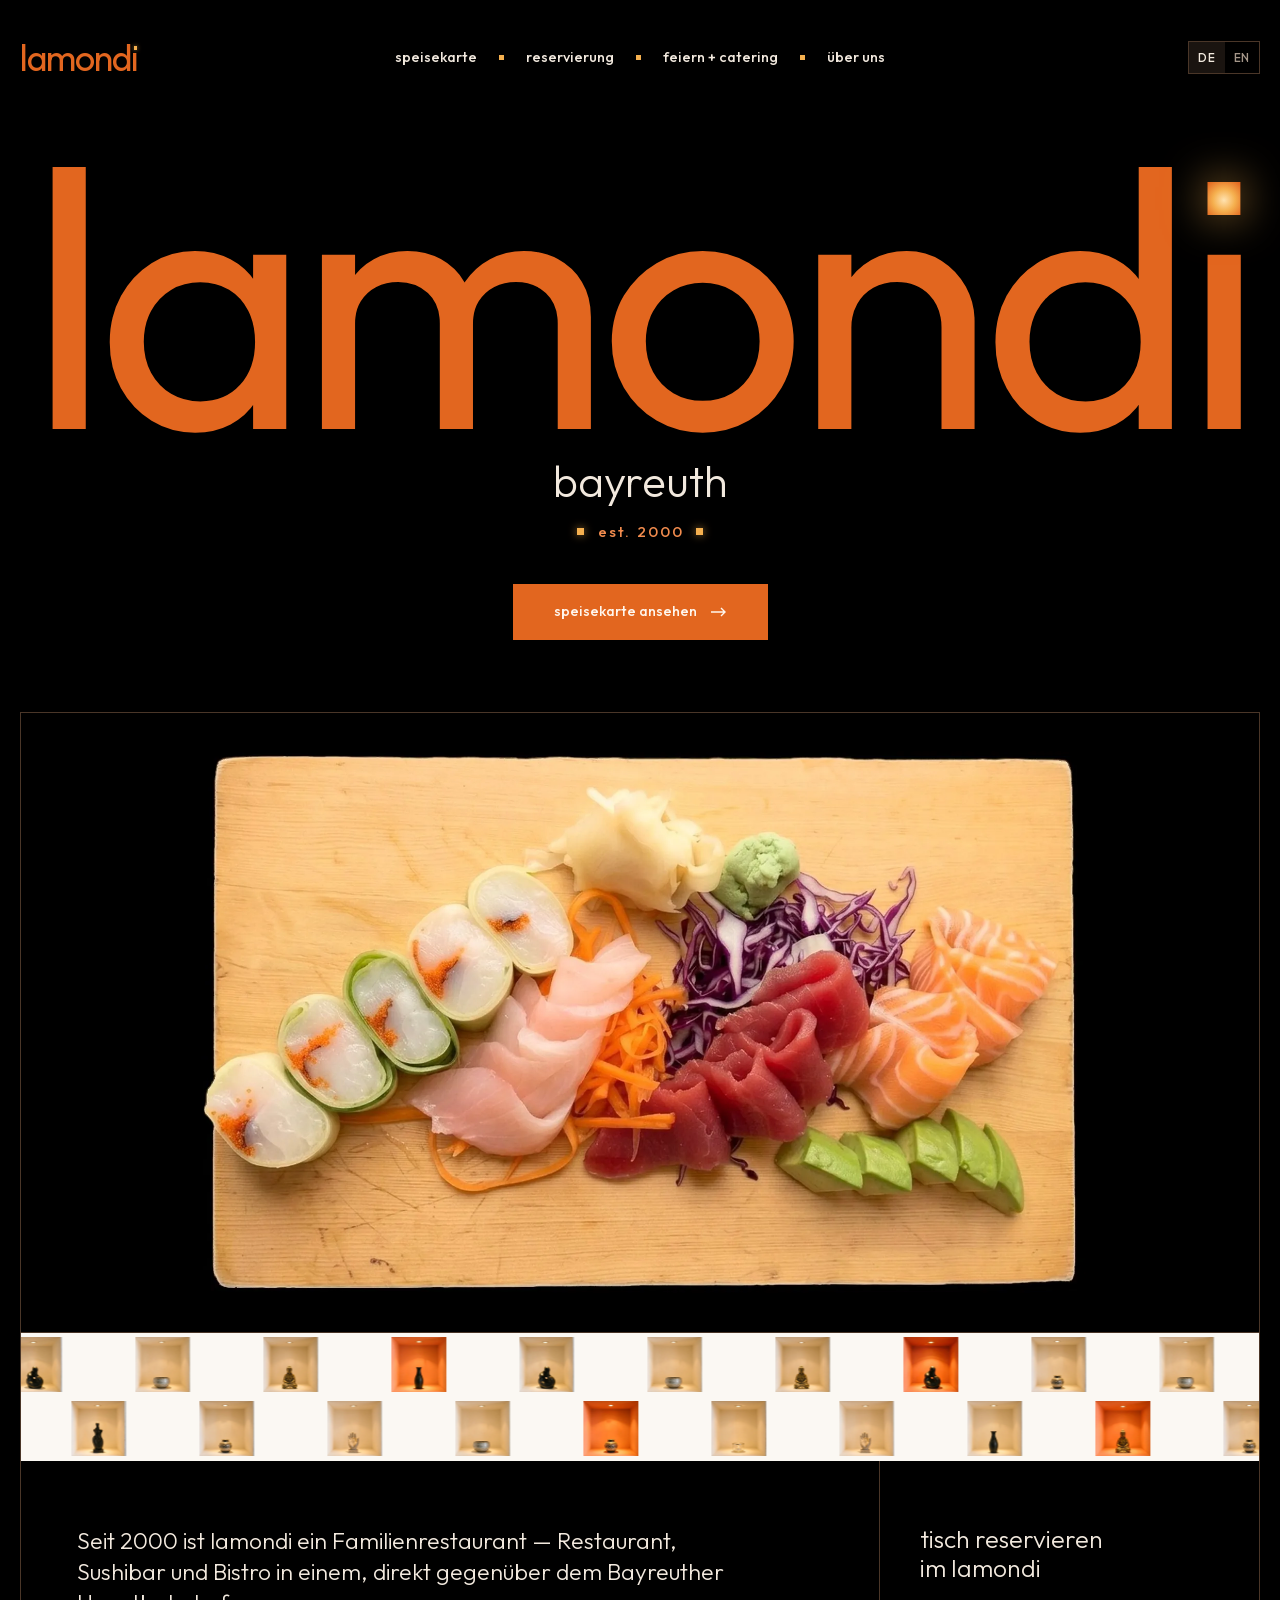
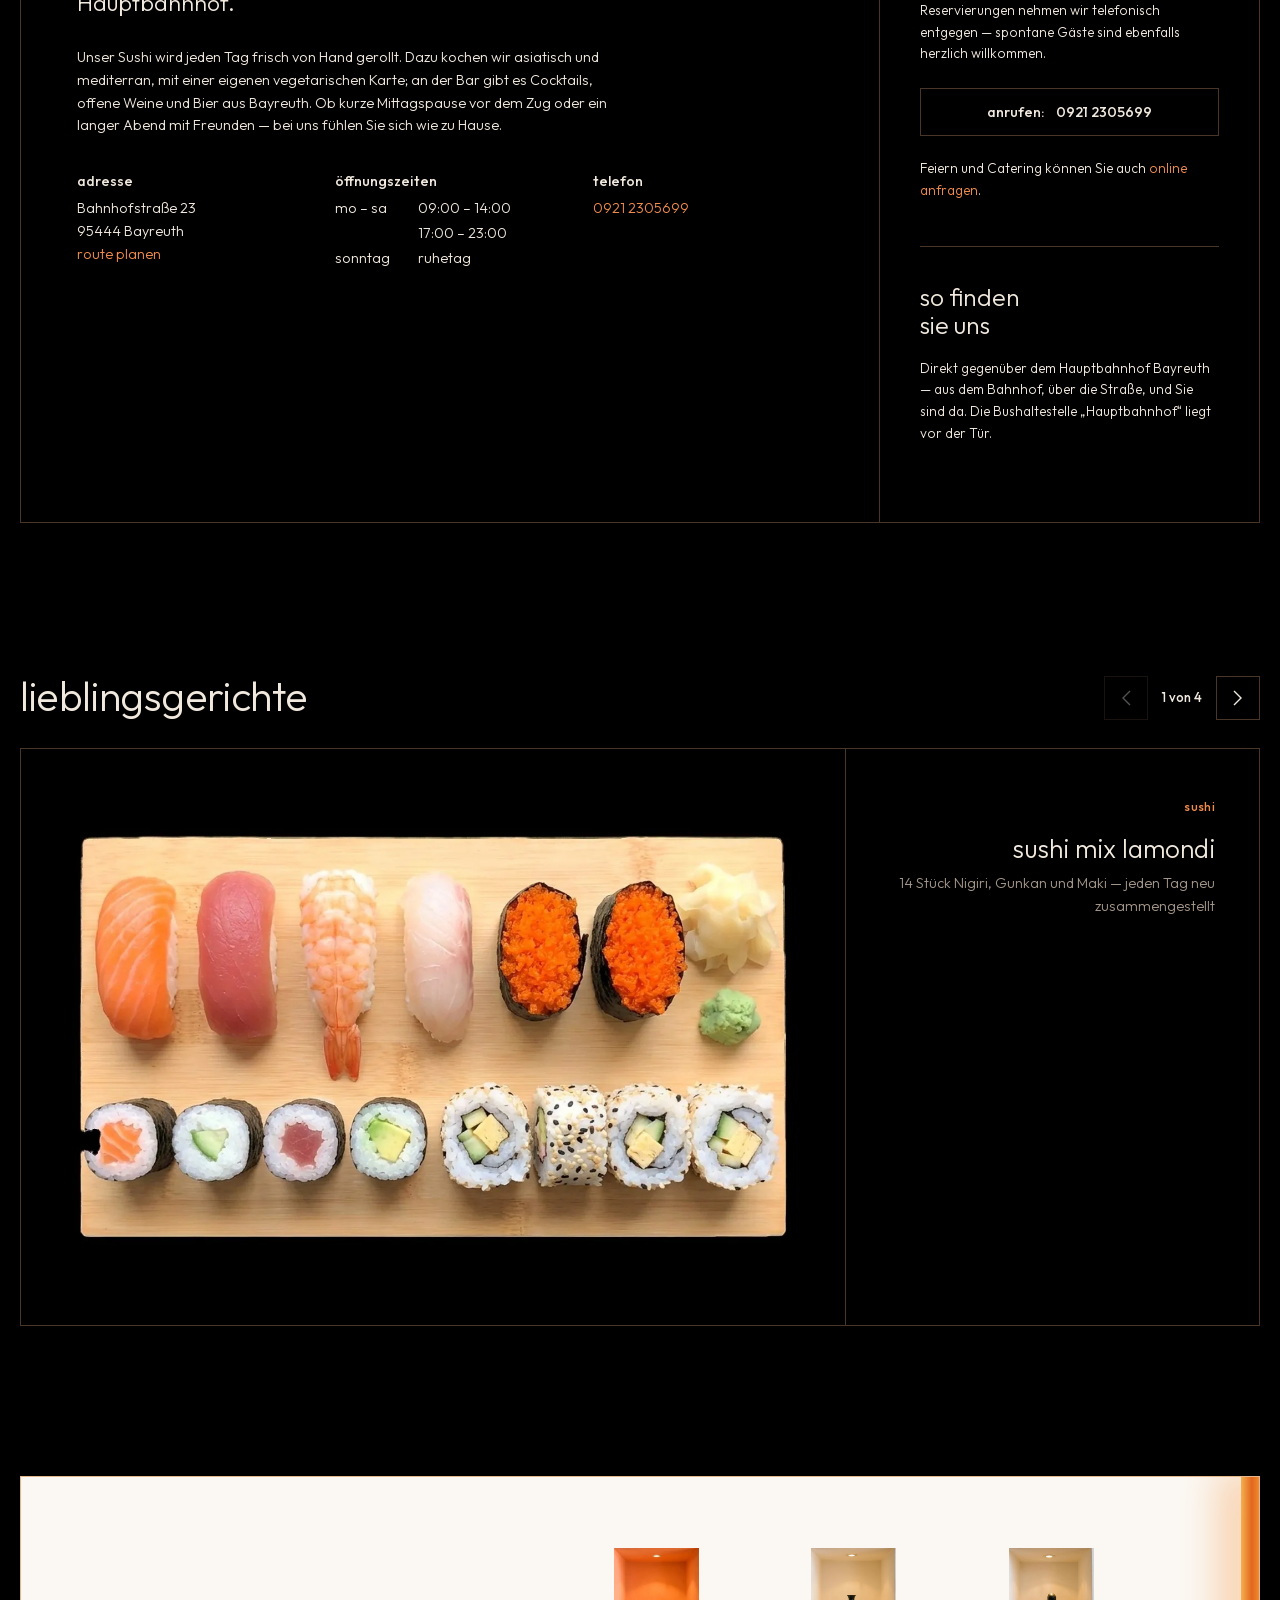
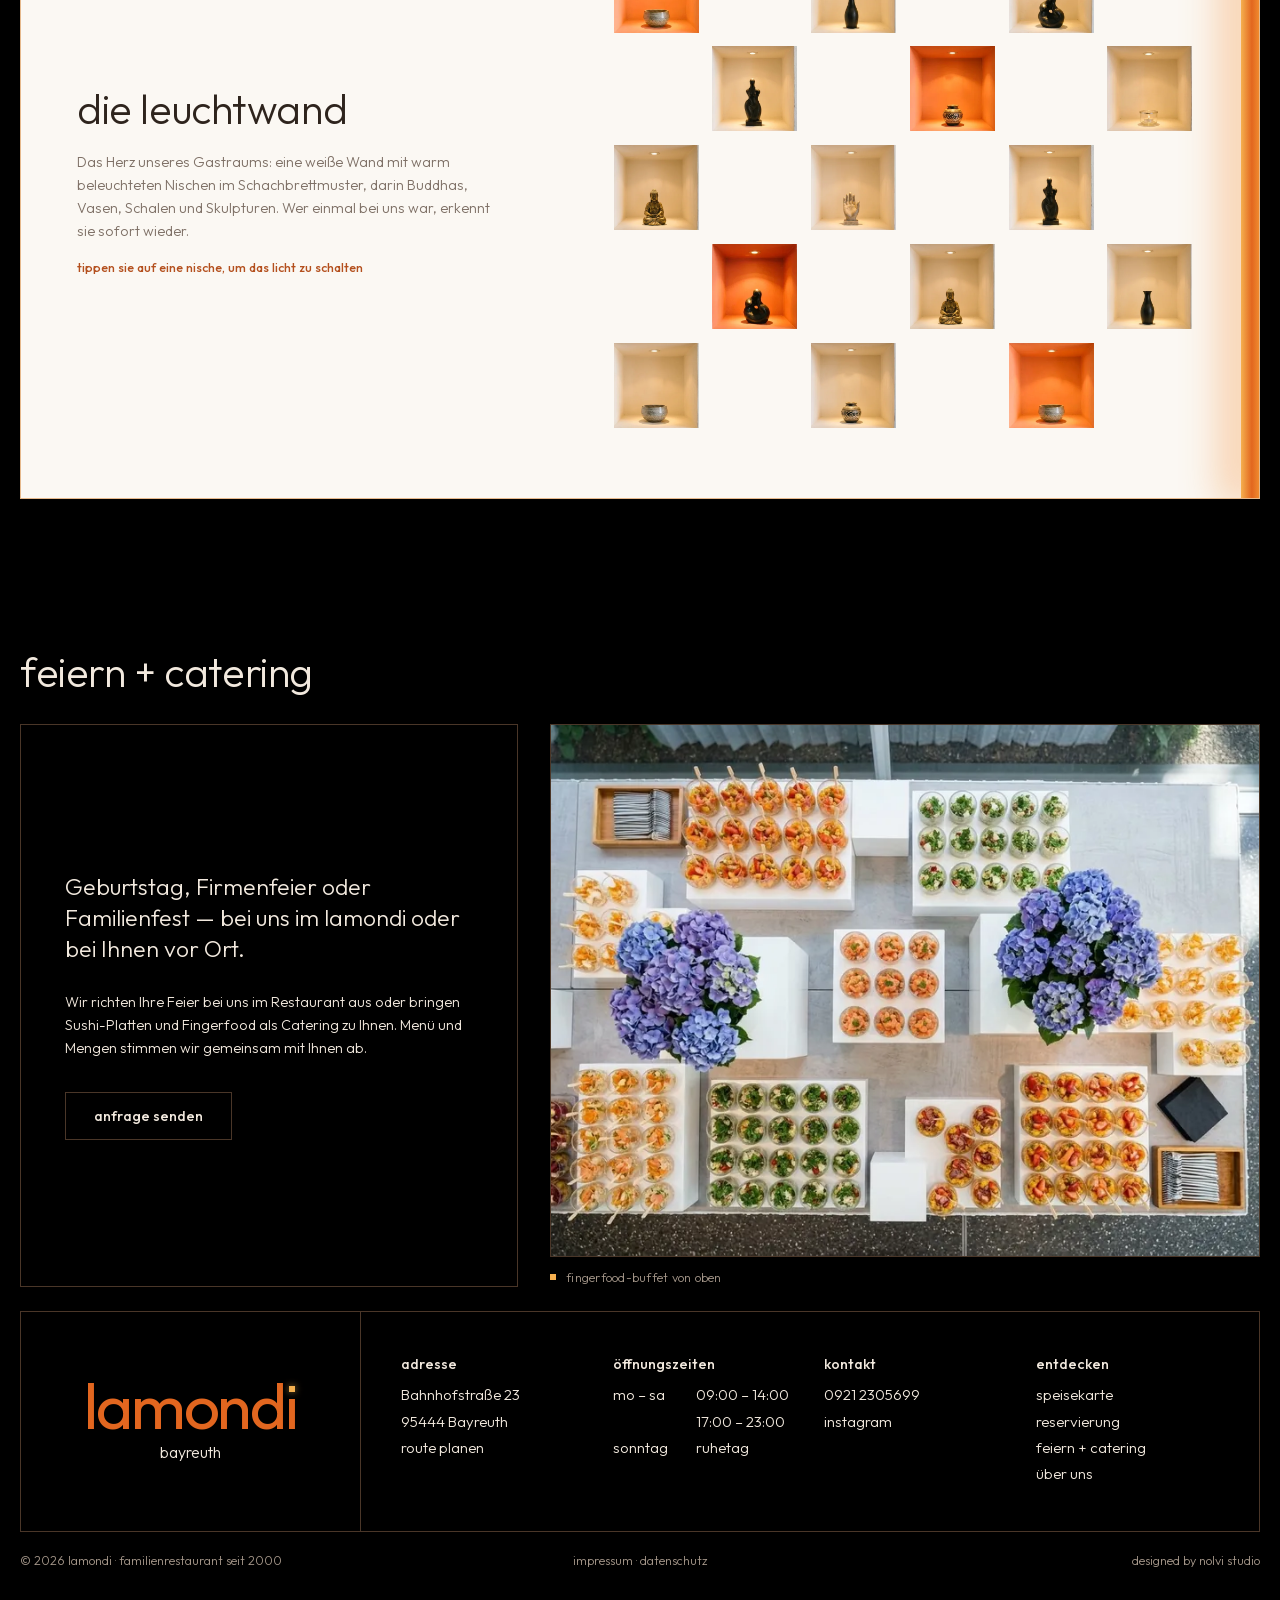
==== commit 7069f9a8: "Dunkles Design: schwarzer Hintergrund, alle Freisteller neu auf Schwarz Co-Authored-By: Claude Opus " ====
--- a/index.html
+++ b/index.html
@@ -18,14 +18,14 @@
 <meta property="og:image:width" content="1200">
 <meta property="og:image:height" content="630">
 <meta name="twitter:card" content="summary_large_image">
-<meta name="theme-color" content="#F8F1E7">
+<meta name="theme-color" content="#000000">
 <link rel="icon" href="assets/favicon.svg">
 <link rel="preload" href="assets/fonts/outfit-latin.woff2" as="font" type="font/woff2" crossorigin>
 <!-- страницы сайта готовятся заранее, при наведении на ссылку (Chrome) — переход почти мгновенный -->
 <script type="speculationrules">{"prerender":[{"where":{"selector_matches":"a[href$='.html'], a[href*='.html?']"},"eagerness":"moderate"}],"prefetch":[{"where":{"selector_matches":"a[href$='.html'], a[href*='.html#'], a[href*='.html?']"},"eagerness":"eager"}]}</script>
-<link rel="stylesheet" href="css/style.css?v=34">
+<link rel="stylesheet" href="css/style.css?v=36">
 <script src="assets/js/lenis.min.js" defer></script>
-<script src="js/site.js?v=38" defer></script>
+<script src="js/site.js?v=39" defer></script>
 </head>
 <body>
 <header id="site-header"></header>
@@ -47,9 +47,9 @@
   <section class="container" id="anfahrt">
     <div class="details border reveal">
       <div class="details__media">
-        <img src="assets/img/dish-sashimi-wide.webp?v=2" srcset="assets/img/dish-sashimi-wide-800.webp?v=2 800w, assets/img/dish-sashimi-wide.webp?v=2 2400w" sizes="(max-width: 760px) 100vw, 66vw" alt="Sashimi-Platte auf einem Holzbrett, von oben">
+        <img src="assets/img/dish-sashimi-wide.webp?v=d2" srcset="assets/img/dish-sashimi-wide-800.webp?v=d2 800w, assets/img/dish-sashimi-wide.webp?v=d2 2400w" sizes="(max-width: 760px) 100vw, 66vw" alt="Sashimi-Platte auf einem Holzbrett, von oben">
         <!-- видео: положить assets/video.mp4 (H.264) и раскомментировать
-        <video data-optional autoplay muted loop playsinline preload="metadata" poster="assets/img/dish-sashimi-wide.jpg?v=2"><source src="assets/video.mp4" type="video/mp4"></video> -->
+        <video data-optional autoplay muted loop playsinline preload="metadata" poster="assets/img/dish-sashimi-wide.jpg?v=d2"><source src="assets/video.mp4" type="video/mp4"></video> -->
       </div>
       <div class="pattern-band" aria-hidden="true"></div>
       <div class="details__grid">
@@ -113,17 +113,17 @@
             <p><span data-l="de">14 Stück Nigiri, Gunkan und Maki — jeden Tag neu zusammengestellt</span><span data-l="en">14 pieces of nigiri, gunkan and maki — a new selection every day</span></p></div>
         </article>
         <article class="fav__slide">
-          <div class="fav__img"><img src="assets/img/fav-tagesgericht.webp?v=3" srcset="assets/img/fav-tagesgericht-800.webp?v=3 800w, assets/img/fav-tagesgericht.webp?v=3 1435w" sizes="(max-width: 760px) 100vw, 66vw" alt="Rinderfilet mit Riesengarnele und Gemüse"></div>
+          <div class="fav__img"><img src="assets/img/fav-tagesgericht.webp?v=d2" srcset="assets/img/fav-tagesgericht-800.webp?v=d2 800w, assets/img/fav-tagesgericht.webp?v=d2 1435w" sizes="(max-width: 760px) 100vw, 66vw" alt="Rinderfilet mit Riesengarnele und Gemüse"></div>
           <div class="fav__text"><span class="tag"><span data-l="de">tagesgericht</span><span data-l="en">dish of the day</span></span><h3><span data-l="de">rinderfilet + riesengarnele</span><span data-l="en">beef fillet + king prawn</span></h3>
             <p><span data-l="de">Mit Zuckerschoten, Röstkartoffeln und Paprika — eines unserer wechselnden Tagesgerichte. Fragen Sie unser Team, was heute auf der Karte steht.</span><span data-l="en">With snap peas, roast potatoes and peppers — one of our changing dishes of the day. Ask our team what's on today.</span></p></div>
         </article>
         <article class="fav__slide">
-          <div class="fav__img"><img src="assets/img/fav-rind.webp?v=3" srcset="assets/img/fav-rind-800.webp?v=3 800w, assets/img/fav-rind.webp?v=3 1080w" sizes="(max-width: 760px) 100vw, 66vw" alt="Angus-Filet mit Gemüse"></div>
+          <div class="fav__img"><img src="assets/img/fav-rind.webp?v=d2" srcset="assets/img/fav-rind-800.webp?v=d2 800w, assets/img/fav-rind.webp?v=d2 1080w" sizes="(max-width: 760px) 100vw, 66vw" alt="Angus-Filet mit Gemüse"></div>
           <div class="fav__text"><span class="tag"><span data-l="de">fleisch</span><span data-l="en">meat</span></span><h3>angus-filet</h3>
             <p><span data-l="de">Argentinisches Angus-Filet, rund 200 g, mit Gemüse und Salat</span><span data-l="en">Argentinian Angus fillet, around 200 g, with vegetables and salad</span></p></div>
         </article>
         <article class="fav__slide">
-          <div class="fav__img"><img src="assets/img/fav-obst.webp?v=3" alt="Mangoparfait mit frischen Früchten"></div>
+          <div class="fav__img"><img src="assets/img/fav-obst.webp?v=d2" alt="Mangoparfait mit frischen Früchten"></div>
           <div class="fav__text"><span class="tag">dessert</span><h3>mangoparfait</h3>
             <p><span data-l="de">Mangoparfait mit frischen Früchten</span><span data-l="en">Mango parfait with fresh fruit</span></p></div>
         </article>
--- a/css/style.css
+++ b/css/style.css
@@ -12,22 +12,25 @@
    стены-шахматки, белые скатерти, тёмный пол.
    ========================================================== */
 :root {
-  --bg: #F8F1E7;          /* тёплый белый (стены, скатерти) */
-  --ink: #2E241D;         /* текст — тёмное дерево */
+  /* тёмная тема (29.10.2026): почти чёрный тёплый фон, светлый текст, оранжевый бренд */
+  --bg: #000000;          /* фон — чисто чёрный */
+  --ink: #F2E9DE;         /* текст — тёплый белый */
   --brand: #E2661F;       /* главный оранжевый: вордмарк, кнопки */
-  --accent: #B4501E;      /* жжёный оранжевый: ссылки, мелкий текст */
+  --accent: #F28C4E;      /* светлее оранжевый: ссылки, ховеры (читается на чёрном) */
   --amber: #F5B04F;       /* светящаяся ниша */
   --glow: #FFE2B0;        /* центр свечения */
-  --line: #E6B98C;        /* тонкие рамки 1px */
-  --muted: #7E7066;
-  --panel: #F3E2CC;       /* кнопка-бургер, ховеры */
-  --dark: #1E1611;        /* зал вечером */
+  --line: #4A3628;        /* тонкие рамки 1px */
+  --muted: #A49689;
+  --panel: #1A1410;       /* кнопка-бургер, ховеры */
+  --dark: #000000;
+  --on-brand: #FFF7EE;    /* текст на оранжевом */
 
   --font: "Outfit", "Helvetica Neue", Arial, sans-serif;
   --container: 1400px;
   --gutter: 20px;
   --section-gap: 150px;
   --header-h: 115px;
+  color-scheme: dark;     /* тёмные поля формы и полосы прокрутки */
 }
 
 *, *::before, *::after { box-sizing: border-box; }
@@ -75,9 +78,9 @@
   color: var(--ink); font-weight: 500; font-size: 14.3px; text-transform: lowercase;
   transition: background .25s, color .25s, border-color .25s;
 }
-.btn:hover { background: var(--brand); border-color: var(--brand); color: var(--bg); }
-.btn--solid { background: var(--brand); border-color: var(--brand); color: var(--bg); }
-.btn--solid:hover { background: var(--ink); border-color: var(--ink); }
+.btn:hover { background: var(--brand); border-color: var(--brand); color: var(--on-brand); }
+.btn--solid { background: var(--brand); border-color: var(--brand); color: var(--on-brand); }
+.btn--solid:hover { background: var(--ink); border-color: var(--ink); color: var(--bg); }
 .btn--block { width: 100%; }
 
 /* ---------- шапка ---------- */
@@ -135,7 +138,7 @@
 .side-nav {
   position: fixed; inset: 0; z-index: 100; pointer-events: none; overflow: hidden;
 }
-.side-nav__scrim { position: absolute; inset: 0; background: rgba(59,57,54,.35); opacity: 0; transition: opacity .35s; }
+.side-nav__scrim { position: absolute; inset: 0; background: rgba(0,0,0,.55); opacity: 0; transition: opacity .35s; }
 .side-nav__panel {
   position: absolute; top: 0; right: 0; bottom: 0; width: min(440px, 100%);
   background: var(--bg); border-left: 1px solid var(--line);
@@ -218,7 +221,7 @@
 .pattern-band .niche { cursor: default; }
 
 /* секция «die leuchtwand» */
-.lw { position: relative; background: #FBF8F3; border: 1px solid var(--line); padding: 48px 24px; display: grid; gap: 40px; align-items: center; overflow: hidden; }
+.lw { --ink: #2E241D; --muted: #7E7066; --line: #E6B98C; --accent: #B4501E; --panel: #F3E2CC; color: var(--ink); position: relative; background: #FBF8F3; border: 1px solid var(--line); padding: 48px 24px; display: grid; gap: 40px; align-items: center; overflow: hidden; }
 .lw::after { /* оранжевая светящаяся колонна, как справа от стены в зале */
   content: ""; position: absolute; top: 0; bottom: 0; right: 0; width: 18px;
   background: linear-gradient(90deg, var(--amber), var(--brand) 60%, #F08A2E);
@@ -362,7 +365,7 @@
   flex: 0 0 auto; padding: 16px 22px; color: var(--ink); font-weight: 500; text-transform: lowercase; white-space: nowrap;
 }
 .menu-tabs a + a { border-left: 1px solid var(--line); }
-.menu-tabs a.is-active { background: var(--brand); color: var(--bg); }
+.menu-tabs a.is-active { background: var(--brand); color: var(--on-brand); }
 @media (min-width: 960px) { .menu-tabs { top: var(--header-h); } }
 .menu-cat { padding-top: 80px; }
 .menu-cat__head { display: flex; justify-content: space-between; align-items: baseline; gap: 16px; border-bottom: 1px solid var(--line); padding-bottom: 14px; margin-bottom: 8px; }
@@ -370,7 +373,7 @@
 @media (max-width: 599px) { .menu-cat__head { flex-direction: column; align-items: flex-start; gap: 6px; } .menu-cat__head p { text-align: left; } }
 .menu-list { display: grid; grid-template-columns: 1fr; column-gap: 64px; }
 @media (min-width: 900px) { .menu-list { grid-template-columns: 1fr 1fr; } }
-.dish { display: grid; grid-template-columns: 1fr auto; gap: 4px 20px; padding: 18px 0; border-bottom: 1px dashed rgba(195,147,103,.5); }
+.dish { display: grid; grid-template-columns: 1fr auto; gap: 4px 20px; padding: 18px 0; border-bottom: 1px dashed rgba(195,147,103,.3); }
 .dish h3 { font-size: 18px; font-weight: 400; text-transform: lowercase; }
 .dish .price { font-weight: 500; white-space: nowrap; }
 .dish .price small { font-weight: 400; font-size: 12px; color: var(--muted); }
@@ -387,7 +390,7 @@
 .menu-groups b { font-weight: 400; font-size: clamp(17px, 4.2vw, 40px); line-height: 1; letter-spacing: -.02em; }
 .menu-groups small { color: var(--muted); font-size: 13px; }
 .menu-groups button:hover { background: var(--panel); }
-.menu-groups button.is-active { background: var(--brand); color: var(--bg); }
+.menu-groups button.is-active { background: var(--brand); color: var(--on-brand); }
 .menu-groups button.is-active small { color: var(--glow); }
 .menu-groups button:focus { outline: none; }
 .menu-groups button:focus-visible { outline: 2px solid var(--ink); outline-offset: -4px; }
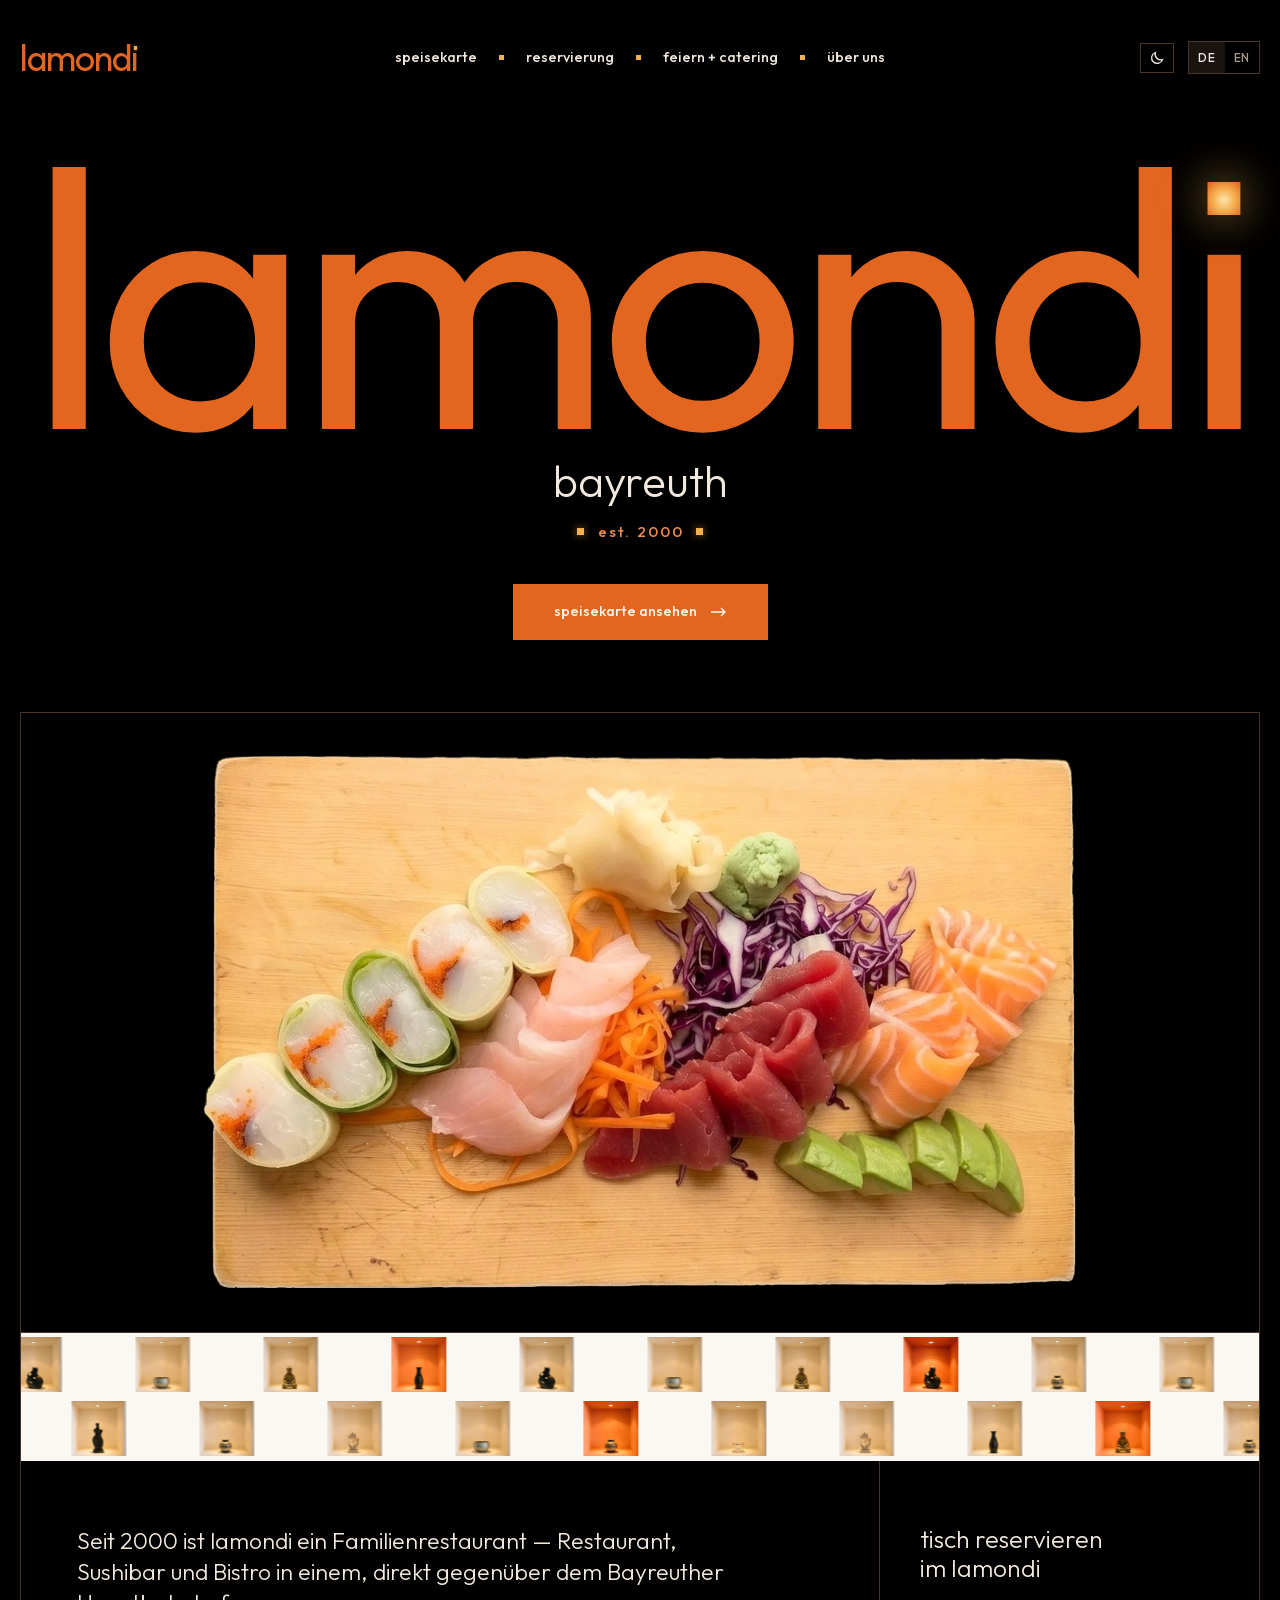
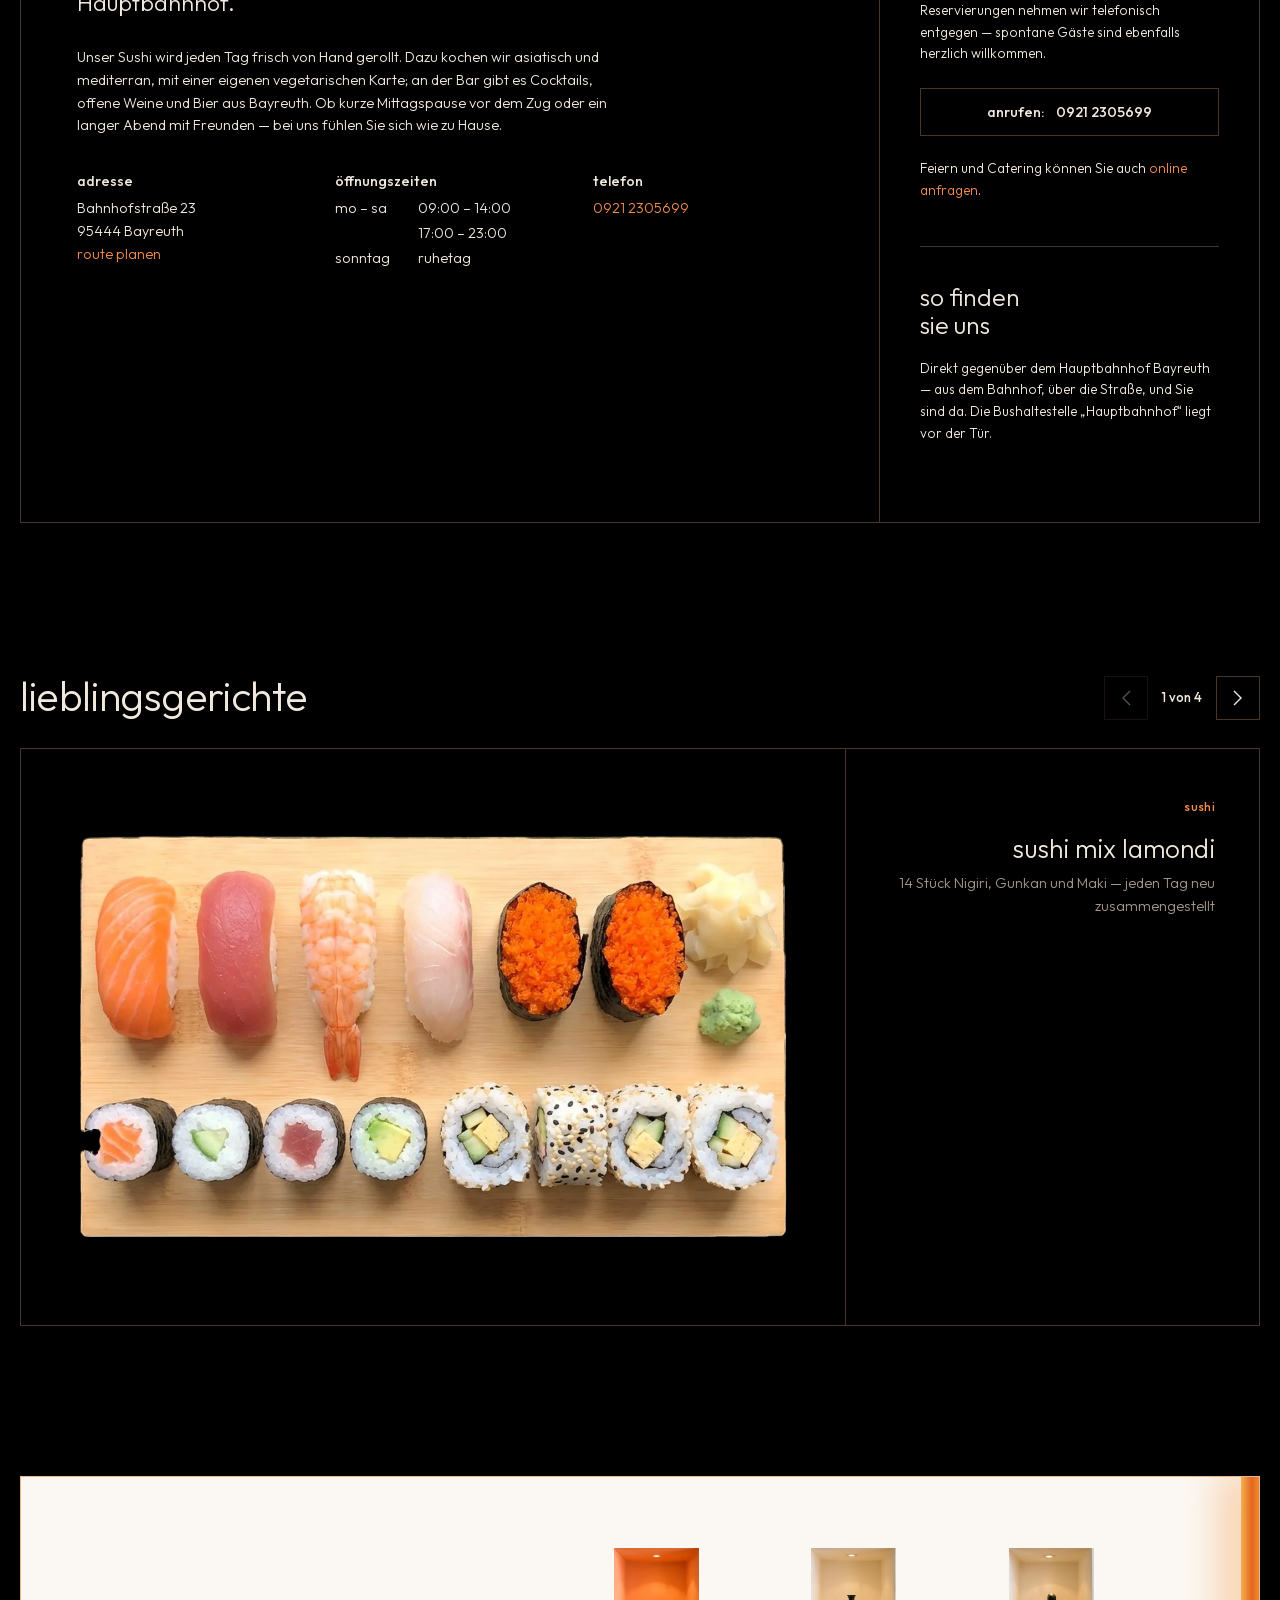
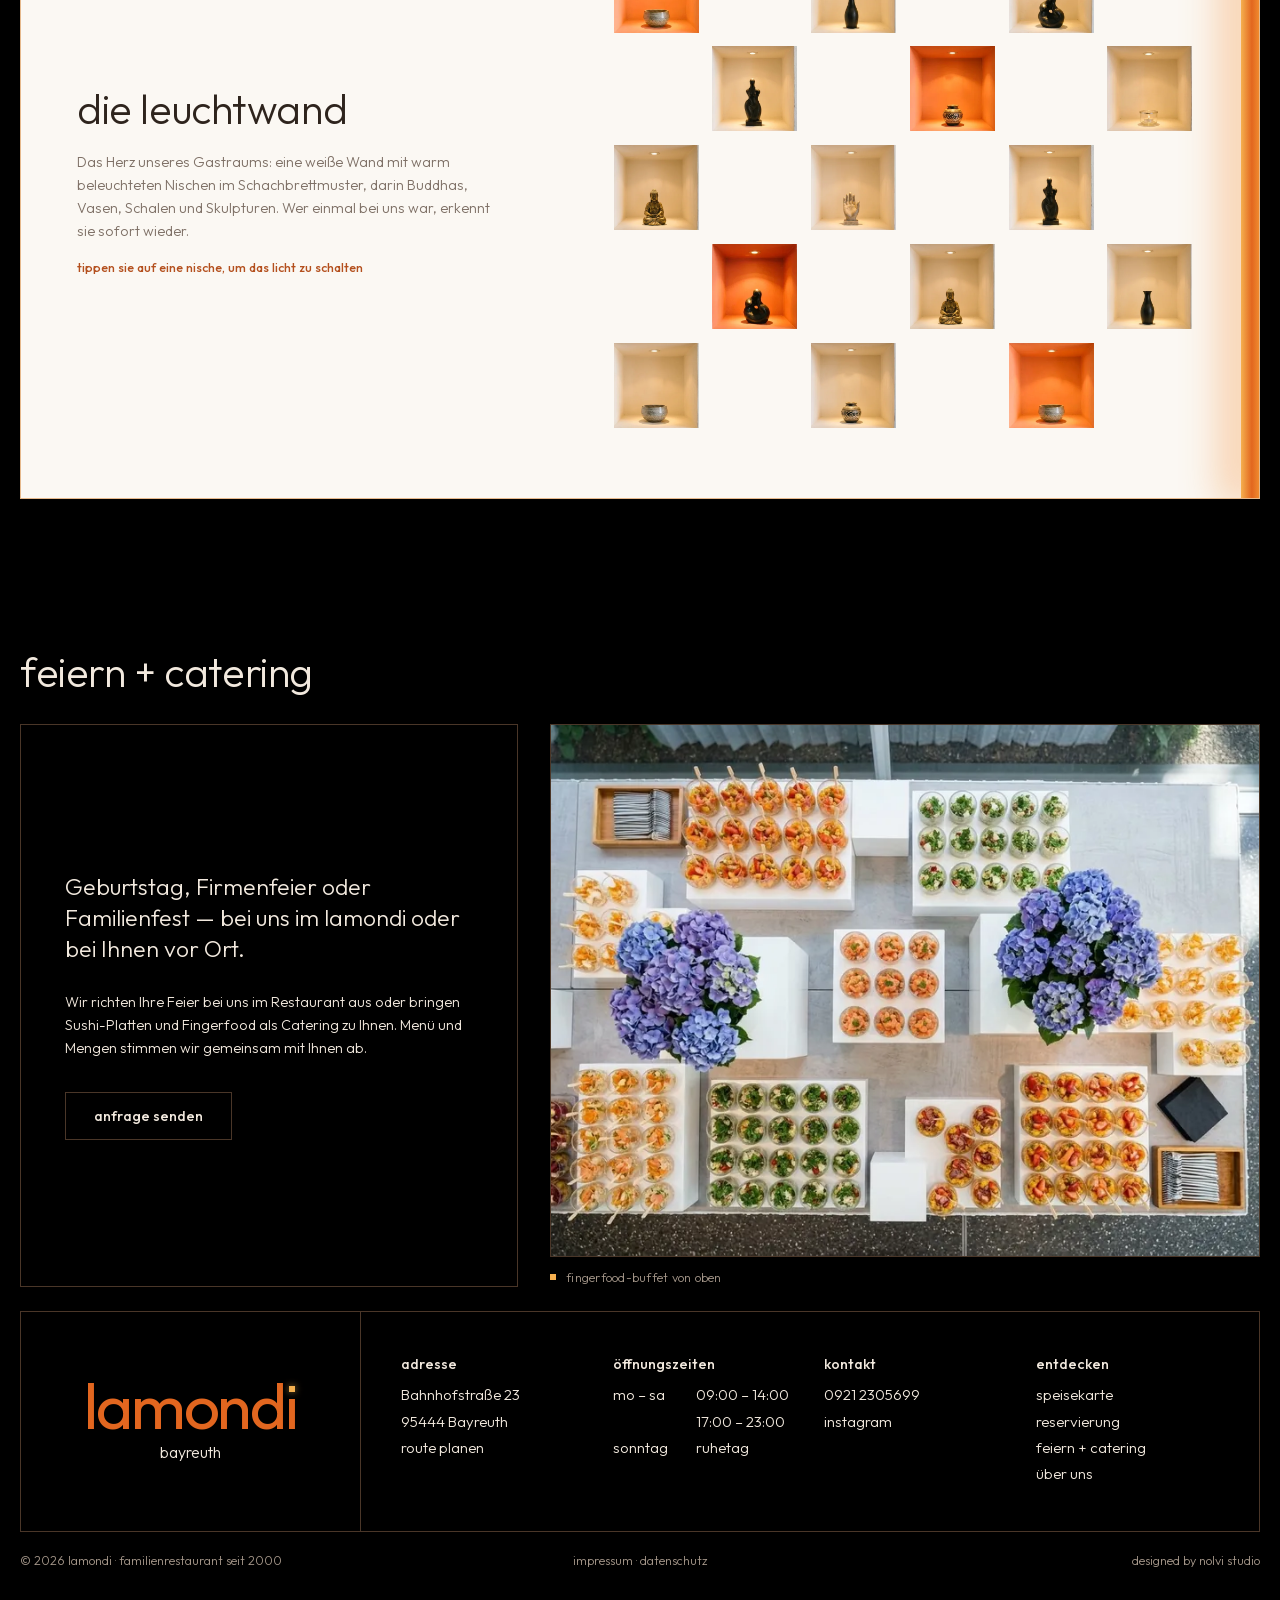
==== commit eb1e38b5: "Hell/Dunkel-Umschalter; Freisteller als transparente WebP für beide Themes Co-Authored-By: Claude Op" ====
--- a/index.html
+++ b/index.html
@@ -19,13 +19,15 @@
 <meta property="og:image:height" content="630">
 <meta name="twitter:card" content="summary_large_image">
 <meta name="theme-color" content="#000000">
+<script>try{if(localStorage.getItem("theme")==="light"){document.documentElement.dataset.theme="light";var m=document.querySelector('meta[name="theme-color"]');if(m)m.content="#F8F1E7"}}catch(e){}</script>
+
 <link rel="icon" href="assets/favicon.svg">
 <link rel="preload" href="assets/fonts/outfit-latin.woff2" as="font" type="font/woff2" crossorigin>
 <!-- страницы сайта готовятся заранее, при наведении на ссылку (Chrome) — переход почти мгновенный -->
 <script type="speculationrules">{"prerender":[{"where":{"selector_matches":"a[href$='.html'], a[href*='.html?']"},"eagerness":"moderate"}],"prefetch":[{"where":{"selector_matches":"a[href$='.html'], a[href*='.html#'], a[href*='.html?']"},"eagerness":"eager"}]}</script>
-<link rel="stylesheet" href="css/style.css?v=36">
+<link rel="stylesheet" href="css/style.css?v=37">
 <script src="assets/js/lenis.min.js" defer></script>
-<script src="js/site.js?v=39" defer></script>
+<script src="js/site.js?v=40" defer></script>
 </head>
 <body>
 <header id="site-header"></header>
@@ -47,7 +49,7 @@
   <section class="container" id="anfahrt">
     <div class="details border reveal">
       <div class="details__media">
-        <img src="assets/img/dish-sashimi-wide.webp?v=d2" srcset="assets/img/dish-sashimi-wide-800.webp?v=d2 800w, assets/img/dish-sashimi-wide.webp?v=d2 2400w" sizes="(max-width: 760px) 100vw, 66vw" alt="Sashimi-Platte auf einem Holzbrett, von oben">
+        <img src="assets/img/dish-sashimi-wide.webp?v=a1" srcset="assets/img/dish-sashimi-wide-800.webp?v=a1 800w, assets/img/dish-sashimi-wide.webp?v=a1 2400w" sizes="(max-width: 760px) 100vw, 66vw" alt="Sashimi-Platte auf einem Holzbrett, von oben">
         <!-- видео: положить assets/video.mp4 (H.264) и раскомментировать
         <video data-optional autoplay muted loop playsinline preload="metadata" poster="assets/img/dish-sashimi-wide.jpg?v=d2"><source src="assets/video.mp4" type="video/mp4"></video> -->
       </div>
@@ -113,17 +115,17 @@
             <p><span data-l="de">14 Stück Nigiri, Gunkan und Maki — jeden Tag neu zusammengestellt</span><span data-l="en">14 pieces of nigiri, gunkan and maki — a new selection every day</span></p></div>
         </article>
         <article class="fav__slide">
-          <div class="fav__img"><img src="assets/img/fav-tagesgericht.webp?v=d2" srcset="assets/img/fav-tagesgericht-800.webp?v=d2 800w, assets/img/fav-tagesgericht.webp?v=d2 1435w" sizes="(max-width: 760px) 100vw, 66vw" alt="Rinderfilet mit Riesengarnele und Gemüse"></div>
+          <div class="fav__img"><img src="assets/img/fav-tagesgericht.webp?v=a1" srcset="assets/img/fav-tagesgericht-800.webp?v=a1 800w, assets/img/fav-tagesgericht.webp?v=a1 1435w" sizes="(max-width: 760px) 100vw, 66vw" alt="Rinderfilet mit Riesengarnele und Gemüse"></div>
           <div class="fav__text"><span class="tag"><span data-l="de">tagesgericht</span><span data-l="en">dish of the day</span></span><h3><span data-l="de">rinderfilet + riesengarnele</span><span data-l="en">beef fillet + king prawn</span></h3>
             <p><span data-l="de">Mit Zuckerschoten, Röstkartoffeln und Paprika — eines unserer wechselnden Tagesgerichte. Fragen Sie unser Team, was heute auf der Karte steht.</span><span data-l="en">With snap peas, roast potatoes and peppers — one of our changing dishes of the day. Ask our team what's on today.</span></p></div>
         </article>
         <article class="fav__slide">
-          <div class="fav__img"><img src="assets/img/fav-rind.webp?v=d2" srcset="assets/img/fav-rind-800.webp?v=d2 800w, assets/img/fav-rind.webp?v=d2 1080w" sizes="(max-width: 760px) 100vw, 66vw" alt="Angus-Filet mit Gemüse"></div>
+          <div class="fav__img"><img src="assets/img/fav-rind.webp?v=a1" srcset="assets/img/fav-rind-800.webp?v=a1 800w, assets/img/fav-rind.webp?v=a1 1080w" sizes="(max-width: 760px) 100vw, 66vw" alt="Angus-Filet mit Gemüse"></div>
           <div class="fav__text"><span class="tag"><span data-l="de">fleisch</span><span data-l="en">meat</span></span><h3>angus-filet</h3>
             <p><span data-l="de">Argentinisches Angus-Filet, rund 200 g, mit Gemüse und Salat</span><span data-l="en">Argentinian Angus fillet, around 200 g, with vegetables and salad</span></p></div>
         </article>
         <article class="fav__slide">
-          <div class="fav__img"><img src="assets/img/fav-obst.webp?v=d2" alt="Mangoparfait mit frischen Früchten"></div>
+          <div class="fav__img"><img src="assets/img/fav-obst.webp?v=a1" alt="Mangoparfait mit frischen Früchten"></div>
           <div class="fav__text"><span class="tag">dessert</span><h3>mangoparfait</h3>
             <p><span data-l="de">Mangoparfait mit frischen Früchten</span><span data-l="en">Mango parfait with fresh fruit</span></p></div>
         </article>
--- a/css/style.css
+++ b/css/style.css
@@ -32,6 +32,12 @@
   --header-h: 115px;
   color-scheme: dark;     /* тёмные поля формы и полосы прокрутки */
 }
+/* светлая тема — прежняя палитра (переключатель в шапке, выбор хранится в браузере) */
+:root[data-theme="light"] {
+  --bg: #F8F1E7; --ink: #2E241D; --accent: #B4501E; --line: #E6B98C; --muted: #7E7066;
+  --panel: #F3E2CC; --dark: #1E1611; --on-brand: #F8F1E7;
+  color-scheme: light;
+}
 
 *, *::before, *::after { box-sizing: border-box; }
 /* Lenis — инерционная прокрутка */
@@ -107,6 +113,12 @@
 .nav-main a:focus-visible { outline: 1px solid var(--brand); outline-offset: 6px; }
 .header-right { display: flex; align-items: center; gap: 14px; }
 .lang-switch { display: flex; border: 1px solid var(--line); }
+.theme-toggle { width: 34px; height: 30px; display: grid; place-items: center; border: 1px solid var(--line); background: none; color: var(--ink); padding: 0; cursor: pointer; }
+.theme-toggle:hover { color: var(--brand); }
+.theme-toggle svg { width: 16px; height: 16px; }
+.theme-toggle .i-sun { display: none; }
+:root[data-theme="light"] .theme-toggle .i-sun { display: block; }
+:root[data-theme="light"] .theme-toggle .i-moon { display: none; }
 .lang-switch button {
   border: 0; background: none; padding: 6px 9px; font-size: 12px; font-weight: 500; letter-spacing: .06em; color: var(--muted);
 }
@@ -196,7 +208,7 @@
 
 /* ---------- блок «о ресторане» ---------- */
 .details { margin-top: 24px; }
-.details__media { aspect-ratio: 16 / 8; overflow: hidden; background: var(--dark); }
+.details__media { aspect-ratio: 16 / 8; overflow: hidden; background: var(--bg); }
 .details__media { position: relative; }
 .details__media img, .details__media video { width: 100%; height: 100%; object-fit: cover; }
 .details__media video { position: absolute; inset: 0; }
